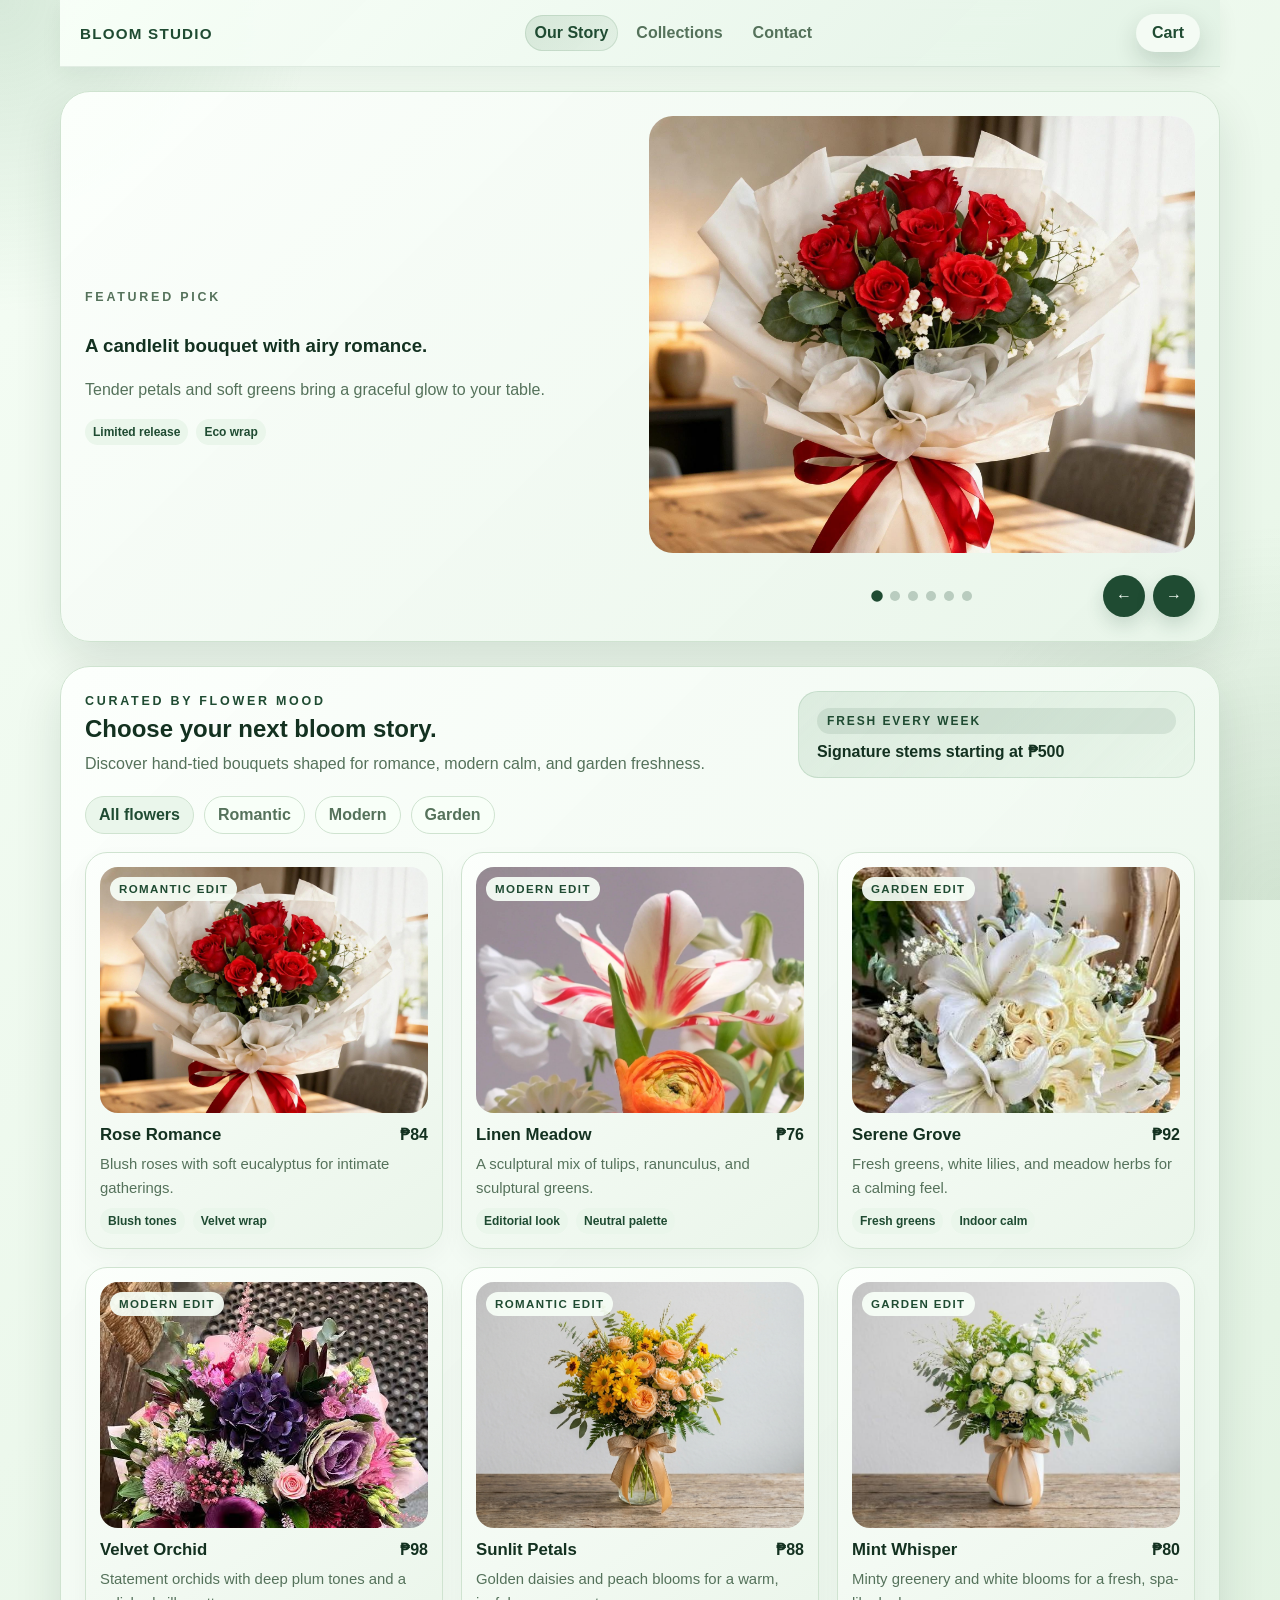
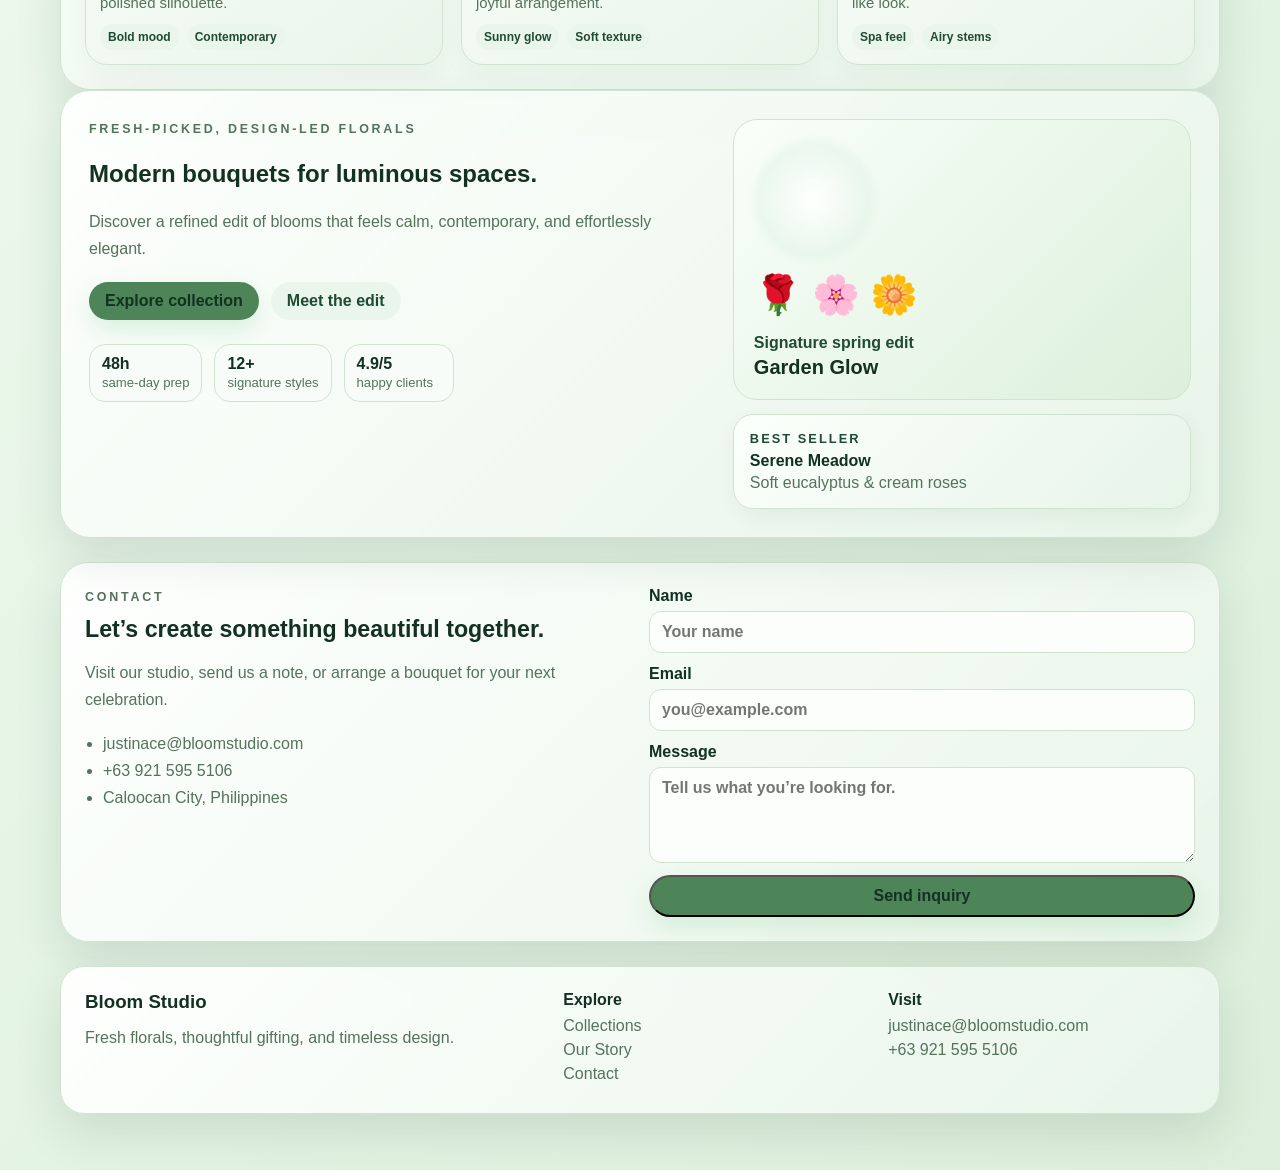
==== index.html @ 30157ae1 "upload newest file" ====
<!DOCTYPE html>
<html lang="en">
  <head>
    <meta charset="UTF-8" />
    <meta name="viewport" content="width=device-width, initial-scale=1.0" />
    <title>Bloom Studio</title>
    <link rel="stylesheet" href="assets/css/base.css" />
    <link rel="stylesheet" href="assets/css/layout.css" />
    <link rel="stylesheet" href="assets/css/components.css" />
    <link rel="stylesheet" href="assets/css/cart.css" />
    <link rel="stylesheet" href="assets/css/responsive.css" />
  </head>
  <body>
    <div class="page-bg"></div>
    <div class="site-shell">
      <header class="topbar">
        <div class="topbar-inner">
          <a class="brand" href="#">Bloom Studio</a>
          <nav class="nav-links">
            <a class="nav-link" href="#ourstory" data-section="ourstory">Our Story</a>
            <a class="nav-link" href="#collections" data-section="collections">Collections</a>
            <a class="nav-link" href="#contact" data-section="contact">Contact</a>
          </nav>
          <a class="topbar-cta" href="cart.html">Cart</a>
        </div>
      </header>

      <section class="showcase" id="ourstory">
        <div class="showcase-card">
          <div class="showcase-copy">
            <p class="eyebrow">Featured pick</p>
            <h3 id="carouselTitle">Rose Romance</h3>
            <p id="carouselDescription">
              A blush-toned bouquet that feels romantic, airy, and quietly luxurious.
            </p>
            <div class="tag-row" id="carouselTags"></div>
          </div>
          <div class="showcase-visual">
            <div class="showcase-art" id="showcaseArt"></div>
            <div class="showcase-controls">
              <div class="showcase-dots" id="showcaseDots" aria-label="Showcase navigation"></div>
              <div class="showcase-nav-buttons">
                <button class="nav-btn" id="prevBtn" aria-label="Previous bouquet">←</button>
                <button class="nav-btn" id="nextBtn" aria-label="Next bouquet">→</button>
              </div>
            </div>
          </div>
        </div>
      </section>

      <section class="collections" id="collections">
        <div class="collection-header">
          <div class="collection-copy">
            <p class="eyebrow">Curated by flower mood</p>
            <h2>Choose your next bloom story.</h2>
            <p class="section-lead">
              Discover hand-tied bouquets shaped for romance, modern calm, and garden freshness.
            </p>
          </div>
          <div class="collection-highlight">
            <span class="highlight-pill">Fresh every week</span>
            <strong>Signature stems starting at ₱500</strong>
          </div>
        </div>

        <div class="filter-row">
          <div class="filter-tabs" role="tablist" aria-label="Flower categories"></div>
        </div>

        <div class="catalog-grid" id="productGrid"></div>
      </section>

      <section class="hero">
        <div class="hero-copy">
          <p class="eyebrow">Fresh-picked, design-led florals</p>
          <h1>Modern bouquets for luminous spaces.</h1>
          <p>
            Discover a refined edit of blooms that feels calm, contemporary, and effortlessly elegant.
          </p>
          <div class="hero-actions">
            <a class="btn btn-primary" href="#collections">Explore collection</a>
            <a class="btn btn-secondary" href="#ourstory">Meet the edit</a>
          </div>
          <div class="metrics">
            <div>
              <strong>48h</strong>
              <span>same-day prep</span>
            </div>
            <div>
              <strong>12+</strong>
              <span>signature styles</span>
            </div>
            <div>
              <strong>4.9/5</strong>
              <span>happy clients</span>
            </div>
          </div>
        </div>

        <div class="hero-visual">
          <div class="visual-card">
            <div class="visual-orb"></div>
            <div class="flower-stack">
              <span>🌹</span>
              <span>🌸</span>
              <span>🌼</span>
            </div>
            <div class="visual-caption">
              <p>Signature spring edit</p>
              <h3>Garden Glow</h3>
            </div>
          </div>
          <div class="mini-card">
            <p>Best seller</p>
            <strong>Serene Meadow</strong>
            <span>Soft eucalyptus & cream roses</span>
          </div>
        </div>
      </section>

      <section class="contact-section" id="contact">
        <div class="contact-card">
          <div class="contact-copy">
            <p class="eyebrow">Contact</p>
            <h2>Let’s create something beautiful together.</h2>
            <p>
              Visit our studio, send us a note, or arrange a bouquet for your next celebration.
            </p>
            <ul>
              <li>justinace@bloomstudio.com</li>
              <li>+63 921 595 5106</li>
              <li>Caloocan City, Philippines</li>
            </ul>
          </div>
          <form class="contact-form">
            <label>
              Name
              <input type="text" placeholder="Your name" />
            </label>
            <label>
              Email
              <input type="email" placeholder="you@example.com" />
            </label>
            <label>
              Message
              <textarea rows="4" placeholder="Tell us what you’re looking for."></textarea>
            </label>
            <button class="btn btn-primary" type="submit">Send inquiry</button>
          </form>
        </div>
      </section>

      <footer class="site-footer">
        <div>
          <h3>Bloom Studio</h3>
          <p>Fresh florals, thoughtful gifting, and timeless design.</p>
        </div>
        <div>
          <h4>Explore</h4>
          <a href="#collections">Collections</a>
          <a href="#ourstory">Our Story</a>
          <a href="#contact">Contact</a>
        </div>
        <div>
          <h4>Visit</h4>
          <a href="mailto:justinace@bloomstudio.com">justinace@bloomstudio.com</a>
          <a href="tel:+639215955106">+63 921 595 5106</a>
        </div>
      </footer>
    </div>

    <script src="assets/script.js"></script>
  </body>
</html>
---- assets/css/base.css ----
:root {
  --accent: #4d8458;
  --accent-dark: #1f4b32;
  --accent-soft: #eaf6eb;
  --ink: #133120;
  --muted: #55725b;
  --border: #cfe3d0;
  --white: #f7fdf8;
  --shadow: 0 18px 48px rgba(20, 53, 34, 0.12);
}

* {
  box-sizing: border-box;
}

body {
  margin: 0;
  font-family: "Inter", "Segoe UI", Roboto, sans-serif;
  color: var(--ink);
  background: linear-gradient(135deg, #f5fdf5 0%, #dcefdc 100%);
  min-height: 100vh;
}

img {
  max-width: 100%;
  display: block;
}

button,
a {
  font: inherit;
}

.page-bg {
  position: fixed;
  inset: 0;
  pointer-events: none;
  background:
    radial-gradient(circle at top left, rgba(95, 156, 109, 0.2), transparent 20%),
    radial-gradient(circle at bottom right, rgba(96, 135, 98, 0.16), transparent 24%);
}

.eyebrow {
  margin: 0 0 8px;
  display: inline-block;
  font-size: 0.78rem;
  font-weight: 800;
  letter-spacing: 0.22em;
  text-transform: uppercase;
  color: var(--accent-dark);
}

.brand {
  color: var(--accent-dark);
  text-decoration: none;
  font-weight: 800;
  letter-spacing: 0.08em;
  text-transform: uppercase;
  font-size: 0.95rem;
}

.nav-link,
.text-link {
  color: var(--muted);
  text-decoration: none;
  font-weight: 600;
  transition: color 180ms ease, background-color 180ms ease, transform 180ms ease;
}

.nav-link.active {
  color: var(--accent-dark);
  background: linear-gradient(135deg, rgba(77, 132, 88, 0.16), rgba(77, 132, 88, 0.08));
  border-radius: 999px;
  padding: 6px 10px;
  box-shadow: inset 0 0 0 1px rgba(77, 132, 88, 0.16);
}
---- assets/css/layout.css ----
.site-shell {
  position: relative;
  max-width: 1200px;
  margin: 0 auto;
  padding: 0 20px 56px;
}

.topbar {
  position: sticky;
  top: 0;
  z-index: 1000;
  margin: 0 0 24px;
  padding: 14px 0;
  background: linear-gradient(135deg, rgba(248, 255, 248, 0.95), rgba(226, 242, 229, 0.94));
  backdrop-filter: blur(14px);
  border-bottom: 1px solid rgba(33, 77, 53, 0.1);
  box-shadow: 0 8px 20px rgba(20, 49, 32, 0.06);
}

.topbar-inner {
  max-width: 1200px;
  margin: 0 auto;
  padding: 0 20px;
  display: flex;
  align-items: center;
  justify-content: space-between;
  gap: 16px;
  flex-wrap: wrap;
}

.nav-links {
  display: flex;
  gap: 6px;
  flex-wrap: wrap;
  justify-content: center;
  flex: 1 1 0;
  margin: 0 auto;
}

.nav-link {
  display: inline-flex;
  align-items: center;
  justify-content: center;
  min-height: 36px;
  padding: 6px 12px;
  border-radius: 999px;
}

.topbar-cta {
  display: inline-flex;
  align-items: center;
  justify-content: center;
  padding: 8px 14px;
  border-radius: 999px;
  text-decoration: none;
  font-weight: 700;
  background: linear-gradient(135deg, var(--accent-dark), #2f6b43);
  color: #f8fff8;
  box-shadow: 0 10px 20px rgba(33, 77, 53, 0.14);
}

.hero {
  display: grid;
  grid-template-columns: 1.15fr 0.85fr;
  gap: 24px;
  padding: 28px;
  background: linear-gradient(135deg, rgba(253, 255, 253, 0.96), rgba(231, 244, 232, 0.98));
  border: 1px solid var(--border);
  border-radius: 30px;
  box-shadow: var(--shadow);
  backdrop-filter: blur(10px);
}

.hero-copy p {
  margin: 0;
  color: var(--muted);
  line-height: 1.7;
}

.hero-actions {
  display: flex;
  flex-wrap: wrap;
  gap: 12px;
  margin: 20px 0 24px;
}

.metrics {
  display: flex;
  flex-wrap: wrap;
  gap: 12px;
}

.metrics div {
  padding: 10px 12px;
  border-radius: 16px;
  background: #f8fcf8;
  border: 1px solid var(--border);
  min-width: 110px;
}

.metrics strong {
  display: block;
  font-size: 1rem;
}

.metrics span {
  font-size: 0.82rem;
  color: var(--muted);
}

.hero-visual {
  display: grid;
  gap: 14px;
}

.visual-card {
  padding: 20px;
  border-radius: 24px;
  background: linear-gradient(135deg, #f9fff9 0%, #dcefdc 100%);
  border: 1px solid var(--border);
  min-height: 280px;
  display: flex;
  flex-direction: column;
  justify-content: space-between;
  overflow: hidden;
}

.visual-orb {
  width: 120px;
  height: 120px;
  border-radius: 50%;
  background: radial-gradient(circle, rgba(255,255,255,0.95), rgba(143,207,159,0.2));
  filter: blur(3px);
  margin-bottom: 12px;
}

.flower-stack {
  display: flex;
  gap: 10px;
  font-size: 2.4rem;
  align-items: center;
}

.visual-caption {
  padding-top: 16px;
}

.visual-caption p {
  margin: 0;
  color: var(--accent-dark);
  font-weight: 700;
}

.visual-caption h3 {
  margin: 4px 0 0;
  font-size: 1.25rem;
}

.mini-card {
  padding: 16px;
  border-radius: 20px;
  background: linear-gradient(135deg, #fbfffb 0%, #e7f4e8 100%);
  border: 1px solid var(--border);
  box-shadow: 0 8px 20px rgba(18, 51, 33, 0.05);
}

.mini-card p {
  margin: 0 0 6px;
  color: var(--accent-dark);
  font-weight: 700;
  font-size: 0.8rem;
  text-transform: uppercase;
  letter-spacing: 0.16em;
}

.mini-card strong {
  display: block;
  margin-bottom: 4px;
}

.mini-card span {
  color: var(--muted);
}

.collections,
.showcase,
.contact-section {
  scroll-margin-top: 90px;
}

.collections,
.showcase {
  margin-top: 24px;
  padding: 24px;
  background: linear-gradient(135deg, rgba(252, 255, 252, 0.96), rgba(232, 245, 233, 0.98));
  border: 1px solid var(--border);
  border-radius: 30px;
  box-shadow: var(--shadow);
}

.collection-header {
  display: grid;
  grid-template-columns: 1.4fr 0.8fr;
  gap: 18px;
  align-items: center;
  margin-bottom: 18px;
}

.collection-copy h2 {
  margin: 0 0 8px;
  line-height: 1.08;
  font-size: 1.5rem;
}

.section-lead {
  margin: 0;
  color: var(--muted);
  line-height: 1.7;
}

.collection-highlight {
  padding: 16px 18px;
  border-radius: 20px;
  background: linear-gradient(135deg, rgba(95, 156, 109, 0.16), rgba(232, 245, 233, 0.94));
  border: 1px solid rgba(95, 156, 109, 0.2);
  display: grid;
  gap: 8px;
}

.highlight-pill {
  display: inline-flex;
  align-self: flex-start;
  padding: 6px 10px;
  border-radius: 999px;
  background: rgba(33, 77, 53, 0.1);
  color: var(--accent-dark);
  font-size: 0.75rem;
  font-weight: 700;
  text-transform: uppercase;
  letter-spacing: 0.16em;
}

.collection-highlight strong {
  font-size: 1rem;
  color: var(--ink);
}

.filter-row {
  margin-bottom: 18px;
}

.filter-tabs {
  display: flex;
  flex-wrap: wrap;
  gap: 10px;
}

.catalog-grid {
  display: grid;
  grid-template-columns: repeat(3, minmax(0, 1fr));
  gap: 18px;
}

.showcase-card {
  display: grid;
  grid-template-columns: 1fr 1fr;
  gap: 18px;
  align-items: center;
}

.showcase-copy p {
  color: var(--muted);
  line-height: 1.7;
}

.tag-row {
  display: flex;
  flex-wrap: wrap;
  gap: 8px;
  margin-top: 12px;
}

.showcase-visual {
  display: grid;
  gap: 12px;
}

.showcase-art {
  min-height: 340px;
  max-height: 460px;
  aspect-ratio: 5 / 4;
  border-radius: 24px;
  display: grid;
  place-items: center;
  overflow: hidden;
  background: var(--accent-soft);
  box-shadow: inset 0 1px 0 rgba(255, 255, 255, 0.7);
}

.showcase-art img {
  width: 100%;
  height: 100%;
  object-fit: cover;
  object-position: center;
  transform: scale(1.02);
}

.showcase-controls {
  display: flex;
  justify-content: center;
  align-items: center;
  gap: 12px;
  margin-top: 10px;
  position: relative;
}

.showcase-dots {
  position: absolute;
  left: 50%;
  transform: translateX(-50%);
}

.showcase-nav-buttons {
  display: flex;
  gap: 8px;
  margin-left: auto;
}

.contact-section {
  margin-top: 24px;
}

.contact-card {
  display: grid;
  grid-template-columns: 1fr 1fr;
  gap: 18px;
  padding: 24px;
  border-radius: 28px;
  background: linear-gradient(135deg, rgba(255, 255, 255, 0.96), rgba(232, 245, 233, 0.98));
  border: 1px solid var(--border);
  box-shadow: var(--shadow);
}

.site-footer {
  margin-top: 24px;
  padding: 24px;
  border-radius: 24px;
  background: linear-gradient(135deg, rgba(255, 255, 255, 0.96), rgba(232, 245, 233, 0.98));
  border: 1px solid var(--border);
  box-shadow: var(--shadow);
  display: grid;
  grid-template-columns: 1.2fr 0.8fr 0.8fr;
  gap: 18px;
}
---- assets/css/components.css ----
.topbar-cta,
.btn {
  display: inline-flex;
  align-items: center;
  justify-content: center;
  padding: 10px 16px;
  border-radius: 999px;
  text-decoration: none;
  font-weight: 700;
  transition: transform 180ms ease, box-shadow 180ms ease;
}

.topbar-cta {
  background: #f4fbf4;
  color: var(--accent-dark);
  box-shadow: 0 10px 24px rgba(8, 35, 21, 0.16);
}

.btn:hover,
.topbar-cta:hover {
  transform: translateY(-1px);
}

.btn-primary {
  background: var(--accent);
  color: var(--ink);
  box-shadow: 0 10px 24px rgba(143, 207, 159, 0.3);
}

.btn-secondary {
  background: var(--accent-soft);
  color: var(--accent-dark);
}

.filter-chip {
  border: 1px solid var(--border);
  background: #f8fff8;
  color: var(--muted);
  border-radius: 999px;
  padding: 9px 13px;
  cursor: pointer;
  transition: all 180ms ease;
  font-weight: 700;
}

.filter-chip:hover {
  transform: translateY(-1px);
  border-color: rgba(95, 156, 109, 0.35);
}

.filter-chip.active,
.filter-chip[aria-pressed="true"] {
  background: var(--accent-soft);
  color: var(--accent-dark);
  border-color: var(--border);
  box-shadow: none;
}

.product-card {
  display: grid;
  gap: 12px;
  padding: 14px;
  border-radius: 22px;
  background: linear-gradient(145deg, #fcfffc 0%, #eaf5ea 100%);
  border: 1px solid var(--border);
  transition: transform 180ms ease, box-shadow 180ms ease;
  box-shadow: 0 10px 24px rgba(18, 51, 33, 0.04);
}

.product-card:hover {
  transform: translateY(-3px);
  box-shadow: 0 16px 30px rgba(18, 51, 33, 0.08);
}

.product-art {
  position: relative;
  display: grid;
  place-items: center;
  width: 100%;
  aspect-ratio: 4 / 3;
  min-height: 180px;
  border-radius: 18px;
  overflow: hidden;
  background: var(--accent-soft);
}

.product-art img {
  width: 100%;
  height: 100%;
  object-fit: cover;
  display: block;
}

.product-badge {
  position: absolute;
  top: 10px;
  left: 10px;
  display: inline-flex;
  align-items: center;
  gap: 6px;
  border-radius: 999px;
  padding: 6px 9px;
  background: rgba(248, 255, 248, 0.92);
  color: var(--accent-dark);
  font-size: 0.72rem;
  font-weight: 700;
  text-transform: uppercase;
  letter-spacing: 0.12em;
}

.product-body {
  display: grid;
  gap: 8px;
}

.product-heading {
  display: flex;
  justify-content: space-between;
  align-items: start;
  gap: 8px;
}

.product-card h3 {
  margin: 0;
  font-size: 1.05rem;
}

.product-card p {
  margin: 0;
  color: var(--muted);
  line-height: 1.6;
  font-size: 0.93rem;
}

.product-meta {
  display: flex;
  flex-wrap: wrap;
  gap: 8px;
}

.product-meta span,
.tag-row span {
  padding: 6px 8px;
  border-radius: 999px;
  background: var(--accent-soft);
  color: var(--accent-dark);
  font-size: 0.75rem;
  font-weight: 700;
}

.tag-row {
  display: flex;
  flex-wrap: wrap;
  gap: 8px;
  margin-top: 12px;
}

.product-price {
  font-weight: 800;
  color: var(--ink);
  white-space: nowrap;
}

.nav-btn {
  width: 42px;
  height: 42px;
  border: 0;
  border-radius: 50%;
  background: var(--accent-dark);
  color: #f8fff8;
  cursor: pointer;
  font-size: 1rem;
  box-shadow: 0 8px 18px rgba(33, 77, 53, 0.18);
}

.showcase-dots {
  display: flex;
  gap: 8px;
  align-items: center;
}

.showcase-dot {
  width: 10px;
  height: 10px;
  border: 0;
  border-radius: 50%;
  background: rgba(33, 77, 53, 0.25);
  cursor: pointer;
  padding: 0;
}

.showcase-dot.active {
  background: var(--accent-dark);
  transform: scale(1.15);
}

.contact-copy h2 {
  margin: 0 0 8px;
  font-size: 1.45rem;
}

.contact-copy p,
.contact-copy li {
  color: var(--muted);
  line-height: 1.7;
}

.contact-copy ul {
  padding-left: 18px;
  margin: 12px 0 0;
}

.contact-form {
  display: grid;
  gap: 12px;
}

.contact-form label {
  display: grid;
  gap: 6px;
  font-weight: 600;
  color: var(--ink);
}

.contact-form input,
.contact-form textarea {
  border: 1px solid var(--border);
  border-radius: 12px;
  padding: 11px 12px;
  font: inherit;
  color: var(--ink);
  background: #fcfefc;
}

.contact-form textarea {
  resize: vertical;
}

.site-footer h3,
.site-footer h4 {
  margin: 0 0 8px;
}

.site-footer p,
.site-footer a {
  color: var(--muted);
  text-decoration: none;
  display: block;
  margin-bottom: 6px;
}

.site-footer a:hover {
  color: var(--accent-dark);
}
---- assets/css/cart.css ----
.checkout-shell {
  display: grid;
  grid-template-columns: 1.1fr 0.9fr;
  gap: 20px;
}

.cart-panel,
.checkout-panel {
  background: rgba(255, 255, 255, 0.95);
  border: 1px solid var(--border);
  border-radius: 24px;
  padding: 20px;
  box-shadow: var(--shadow);
}

.section-heading.compact {
  margin-bottom: 14px;
}

.cart-item {
  display: grid;
  grid-template-columns: 60px 1fr auto;
  gap: 12px;
  align-items: center;
  padding: 12px 0;
  border-bottom: 1px solid var(--border);
}

.cart-item:last-of-type {
  border-bottom: 0;
}

.cart-item-visual {
  display: grid;
  place-items: center;
  width: 56px;
  height: 56px;
  border-radius: 16px;
  background: var(--accent-soft);
  font-size: 1.5rem;
}

.cart-item-info h3 {
  margin: 0 0 4px;
  font-size: 1rem;
}

.cart-item-info p,
.cart-item-info span {
  margin: 0;
  color: var(--muted);
  font-size: 0.9rem;
}

.cart-item-price {
  font-weight: 800;
  color: var(--ink);
}

.summary-box {
  margin-top: 16px;
  padding: 14px;
  border-radius: 18px;
  background: linear-gradient(135deg, #f7fcf7 0%, #edf8ee 100%);
  border: 1px solid var(--border);
}

.summary-box div {
  display: flex;
  justify-content: space-between;
  margin-bottom: 8px;
  color: var(--muted);
}

.summary-box .total-row {
  margin-top: 10px;
  padding-top: 10px;
  border-top: 1px solid var(--border);
  color: var(--ink);
  font-weight: 800;
}

.checkout-form {
  display: grid;
  gap: 12px;
}

.checkout-form label {
  display: grid;
  gap: 6px;
  color: var(--ink);
  font-weight: 600;
}

.checkout-form input,
.checkout-form textarea {
  border: 1px solid var(--border);
  border-radius: 12px;
  padding: 11px 12px;
  font: inherit;
  color: var(--ink);
  background: #fcfefc;
}

.checkout-form textarea {
  resize: vertical;
}
---- assets/css/responsive.css ----
@media (max-width: 900px) {
  .hero,
  .showcase-card,
  .collection-header {
    grid-template-columns: 1fr;
  }

  .catalog-grid {
    grid-template-columns: repeat(2, minmax(0, 1fr));
  }
}

@media (max-width: 640px) {
  .site-shell {
    padding: 16px 14px 40px;
  }

  .topbar,
  .section-heading {
    flex-direction: column;
    align-items: flex-start;
  }

  .topbar-actions {
    margin-left: 0;
    width: 100%;
  }

  .topbar-actions .topbar-cta {
    flex: 1 1 0;
  }

  .nav-links {
    gap: 12px;
    flex-wrap: wrap;
    width: 100%;
  }

  .hero,
  .collections,
  .showcase,
  .cart-panel,
  .checkout-panel,
  .contact-card {
    padding: 18px;
  }

  .catalog-grid,
  .checkout-shell,
  .contact-card,
  .site-footer {
    grid-template-columns: 1fr;
  }

  .collection-highlight {
    padding: 14px;
  }

  .cart-item {
    grid-template-columns: 1fr;
    align-items: start;
  }
}
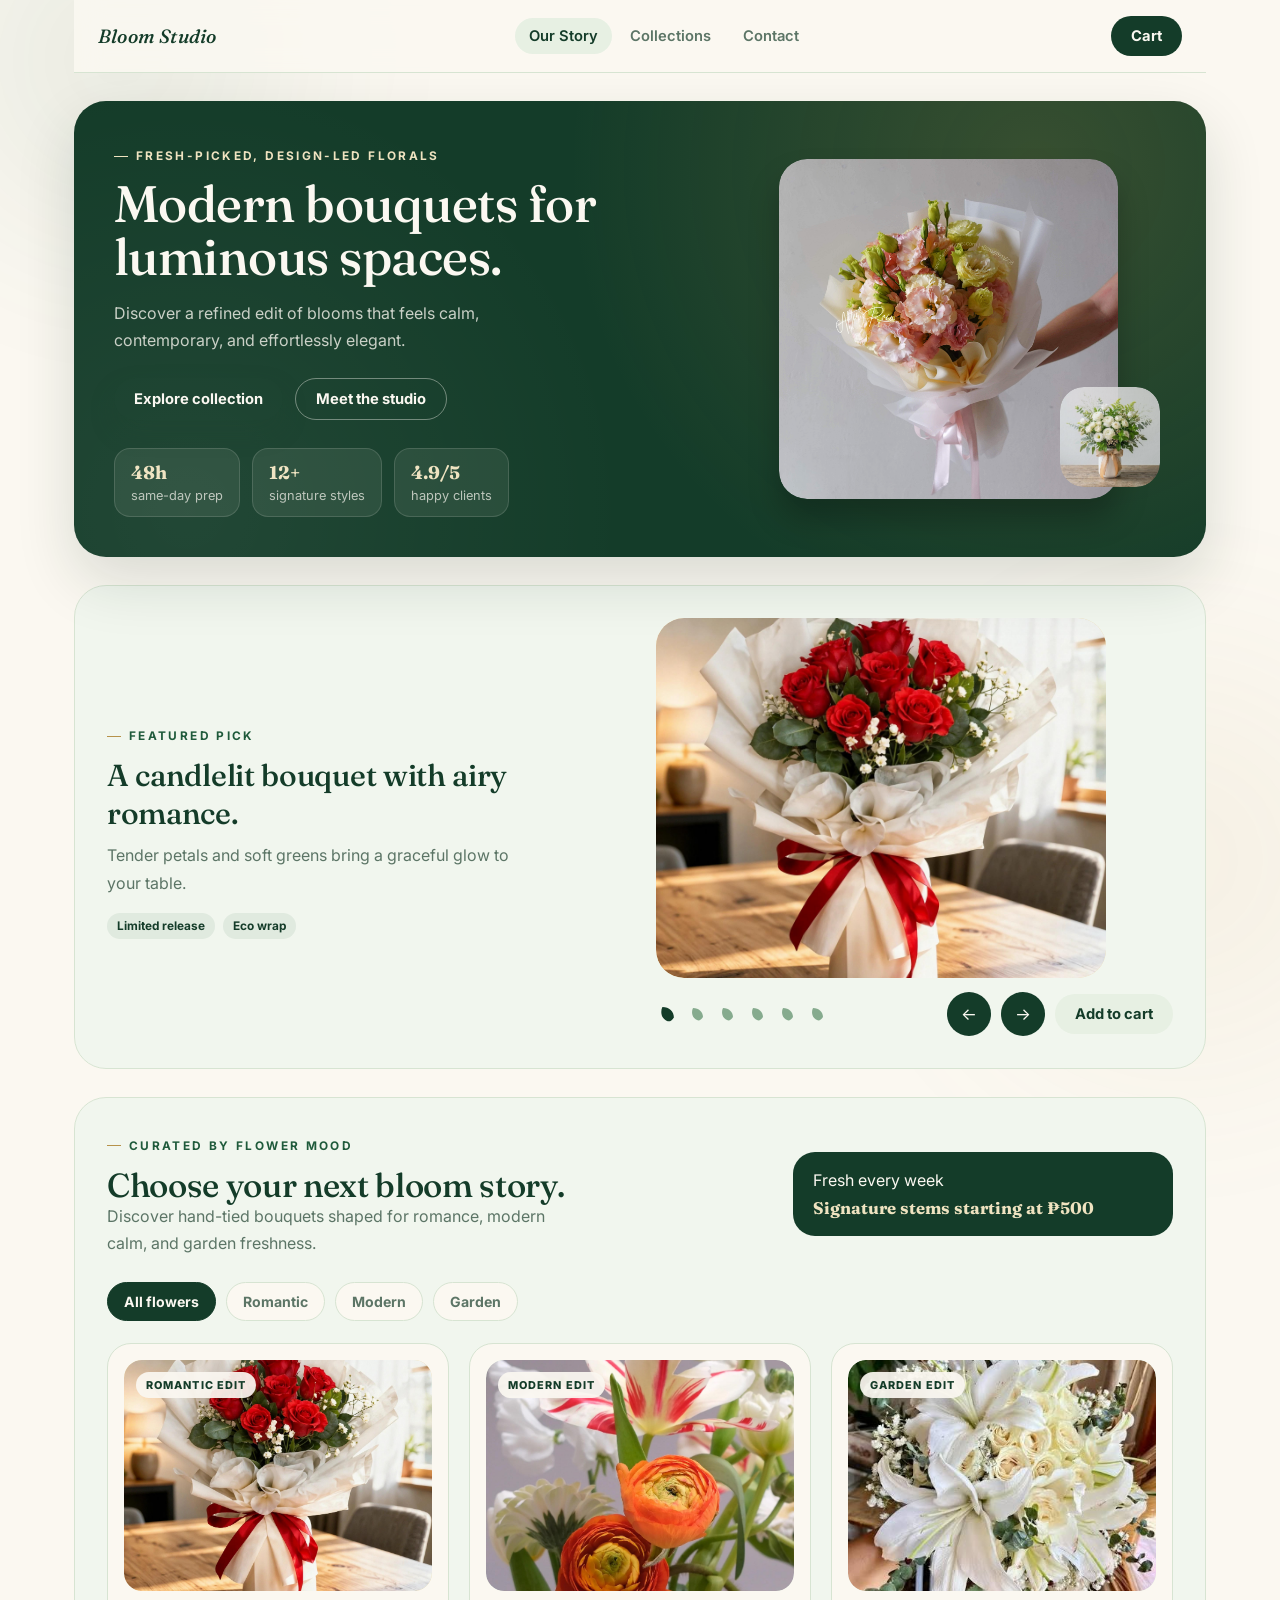
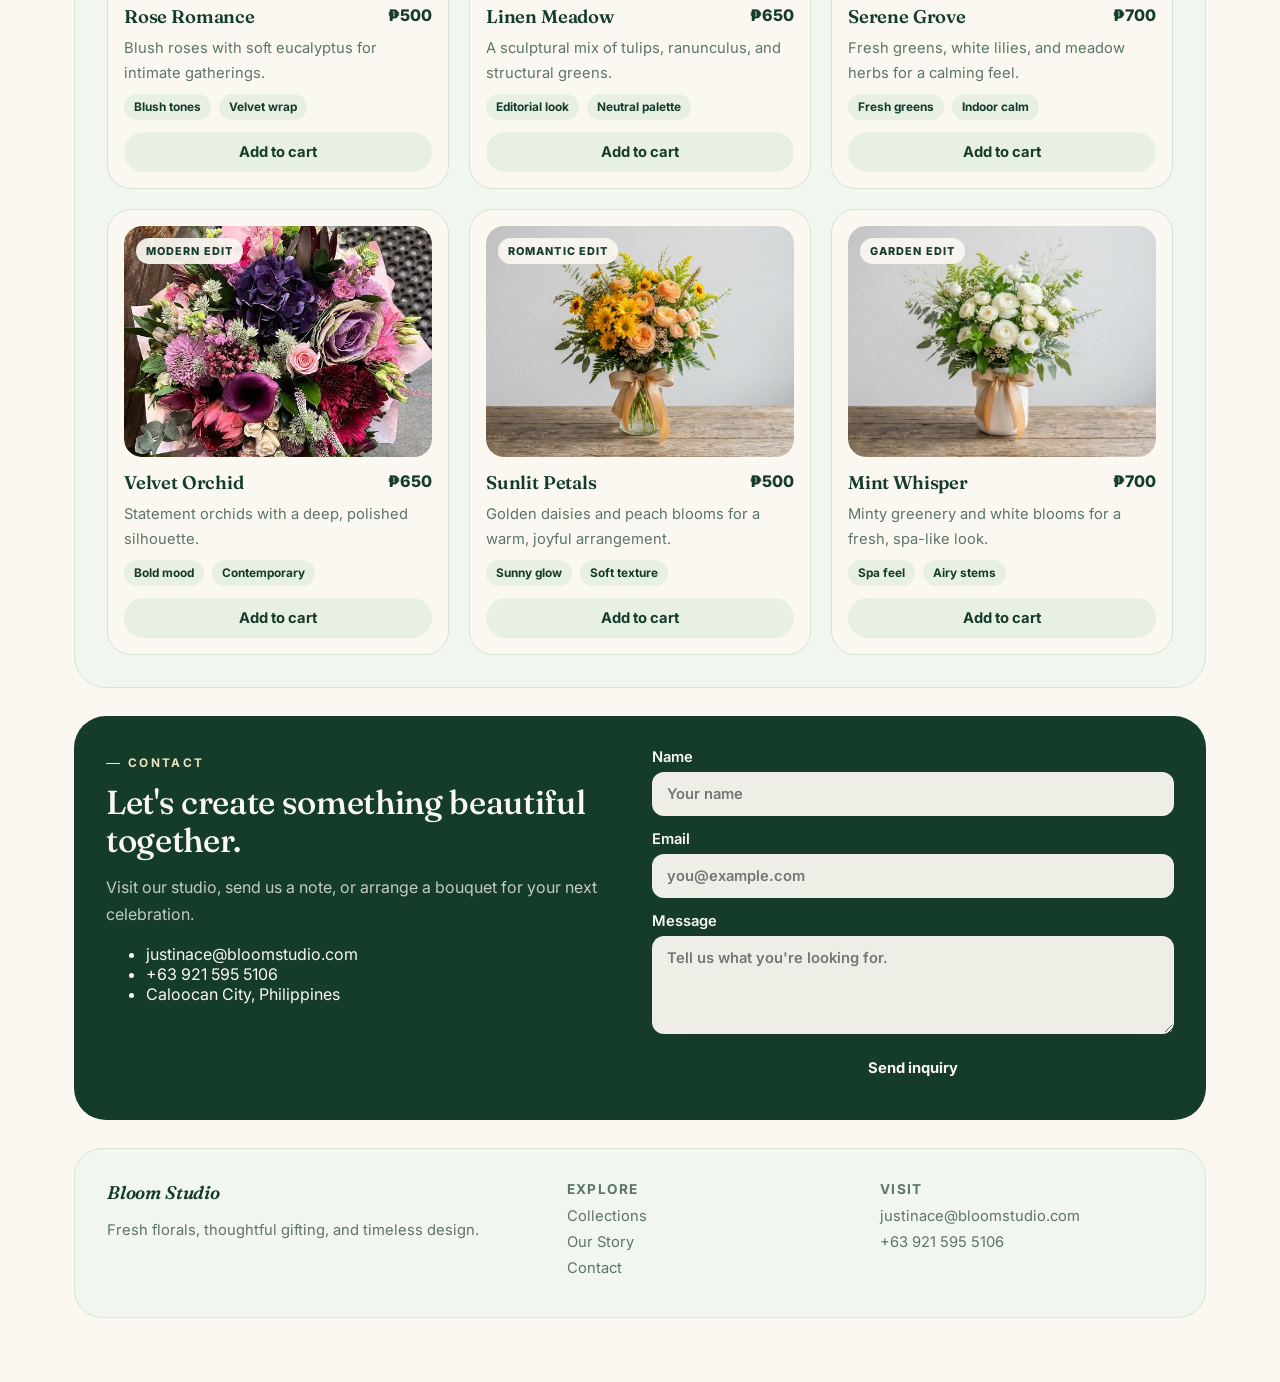
==== commit daa5b7ca: "change visuals, add addtocart function" ====
--- a/index.html
+++ b/index.html
@@ -1,174 +1,165 @@
-<!DOCTYPE html>
-<html lang="en">
-  <head>
-    <meta charset="UTF-8" />
-    <meta name="viewport" content="width=device-width, initial-scale=1.0" />
-    <title>Bloom Studio</title>
-    <link rel="stylesheet" href="assets/css/base.css" />
-    <link rel="stylesheet" href="assets/css/layout.css" />
-    <link rel="stylesheet" href="assets/css/components.css" />
-    <link rel="stylesheet" href="assets/css/cart.css" />
-    <link rel="stylesheet" href="assets/css/responsive.css" />
-  </head>
-  <body>
-    <div class="page-bg"></div>
-    <div class="site-shell">
-      <header class="topbar">
-        <div class="topbar-inner">
-          <a class="brand" href="#">Bloom Studio</a>
-          <nav class="nav-links">
-            <a class="nav-link" href="#ourstory" data-section="ourstory">Our Story</a>
-            <a class="nav-link" href="#collections" data-section="collections">Collections</a>
-            <a class="nav-link" href="#contact" data-section="contact">Contact</a>
-          </nav>
-          <a class="topbar-cta" href="cart.html">Cart</a>
-        </div>
-      </header>
-
-      <section class="showcase" id="ourstory">
-        <div class="showcase-card">
-          <div class="showcase-copy">
-            <p class="eyebrow">Featured pick</p>
-            <h3 id="carouselTitle">Rose Romance</h3>
-            <p id="carouselDescription">
-              A blush-toned bouquet that feels romantic, airy, and quietly luxurious.
-            </p>
-            <div class="tag-row" id="carouselTags"></div>
-          </div>
-          <div class="showcase-visual">
-            <div class="showcase-art" id="showcaseArt"></div>
-            <div class="showcase-controls">
-              <div class="showcase-dots" id="showcaseDots" aria-label="Showcase navigation"></div>
-              <div class="showcase-nav-buttons">
-                <button class="nav-btn" id="prevBtn" aria-label="Previous bouquet">←</button>
-                <button class="nav-btn" id="nextBtn" aria-label="Next bouquet">→</button>
-              </div>
-            </div>
-          </div>
-        </div>
-      </section>
-
-      <section class="collections" id="collections">
-        <div class="collection-header">
-          <div class="collection-copy">
-            <p class="eyebrow">Curated by flower mood</p>
-            <h2>Choose your next bloom story.</h2>
-            <p class="section-lead">
-              Discover hand-tied bouquets shaped for romance, modern calm, and garden freshness.
-            </p>
-          </div>
-          <div class="collection-highlight">
-            <span class="highlight-pill">Fresh every week</span>
-            <strong>Signature stems starting at ₱500</strong>
-          </div>
-        </div>
-
-        <div class="filter-row">
-          <div class="filter-tabs" role="tablist" aria-label="Flower categories"></div>
-        </div>
-
-        <div class="catalog-grid" id="productGrid"></div>
-      </section>
-
-      <section class="hero">
-        <div class="hero-copy">
-          <p class="eyebrow">Fresh-picked, design-led florals</p>
-          <h1>Modern bouquets for luminous spaces.</h1>
-          <p>
-            Discover a refined edit of blooms that feels calm, contemporary, and effortlessly elegant.
-          </p>
-          <div class="hero-actions">
-            <a class="btn btn-primary" href="#collections">Explore collection</a>
-            <a class="btn btn-secondary" href="#ourstory">Meet the edit</a>
-          </div>
-          <div class="metrics">
-            <div>
-              <strong>48h</strong>
-              <span>same-day prep</span>
-            </div>
-            <div>
-              <strong>12+</strong>
-              <span>signature styles</span>
-            </div>
-            <div>
-              <strong>4.9/5</strong>
-              <span>happy clients</span>
-            </div>
-          </div>
-        </div>
-
-        <div class="hero-visual">
-          <div class="visual-card">
-            <div class="visual-orb"></div>
-            <div class="flower-stack">
-              <span>🌹</span>
-              <span>🌸</span>
-              <span>🌼</span>
-            </div>
-            <div class="visual-caption">
-              <p>Signature spring edit</p>
-              <h3>Garden Glow</h3>
-            </div>
-          </div>
-          <div class="mini-card">
-            <p>Best seller</p>
-            <strong>Serene Meadow</strong>
-            <span>Soft eucalyptus & cream roses</span>
-          </div>
-        </div>
-      </section>
-
-      <section class="contact-section" id="contact">
-        <div class="contact-card">
-          <div class="contact-copy">
-            <p class="eyebrow">Contact</p>
-            <h2>Let’s create something beautiful together.</h2>
-            <p>
-              Visit our studio, send us a note, or arrange a bouquet for your next celebration.
-            </p>
-            <ul>
-              <li>justinace@bloomstudio.com</li>
-              <li>+63 921 595 5106</li>
-              <li>Caloocan City, Philippines</li>
-            </ul>
-          </div>
-          <form class="contact-form">
-            <label>
-              Name
-              <input type="text" placeholder="Your name" />
-            </label>
-            <label>
-              Email
-              <input type="email" placeholder="you@example.com" />
-            </label>
-            <label>
-              Message
-              <textarea rows="4" placeholder="Tell us what you’re looking for."></textarea>
-            </label>
-            <button class="btn btn-primary" type="submit">Send inquiry</button>
-          </form>
-        </div>
-      </section>
-
-      <footer class="site-footer">
-        <div>
-          <h3>Bloom Studio</h3>
-          <p>Fresh florals, thoughtful gifting, and timeless design.</p>
-        </div>
-        <div>
-          <h4>Explore</h4>
-          <a href="#collections">Collections</a>
-          <a href="#ourstory">Our Story</a>
-          <a href="#contact">Contact</a>
-        </div>
-        <div>
-          <h4>Visit</h4>
-          <a href="mailto:justinace@bloomstudio.com">justinace@bloomstudio.com</a>
-          <a href="tel:+639215955106">+63 921 595 5106</a>
-        </div>
-      </footer>
-    </div>
-
-    <script src="assets/script.js"></script>
-  </body>
-</html>
+<!DOCTYPE html>
+<html lang="en">
+  <head>
+    <meta charset="UTF-8" />
+    <meta name="viewport" content="width=device-width, initial-scale=1.0" />
+    <title>Bloom Studio</title>
+    <meta name="description" content="Hand-tied bouquets for romance, modern calm, and garden freshness." />
+    <link rel="stylesheet" href="assets/css/base.css" />
+    <link rel="stylesheet" href="assets/css/layout.css" />
+    <link rel="stylesheet" href="assets/css/components.css" />
+    <link rel="stylesheet" href="assets/css/cart.css" />
+    <link rel="stylesheet" href="assets/css/responsive.css" />
+  </head>
+  <body data-page="shop">
+    <div class="page-bg"></div>
+    <div class="site-shell">
+      <header class="topbar">
+        <div class="topbar-inner">
+          <a class="brand" href="#">Bloom Studio</a>
+          <nav class="nav-links">
+            <a class="nav-link" href="#ourstory" data-section="ourstory">Our Story</a>
+            <a class="nav-link" href="#collections" data-section="collections">Collections</a>
+            <a class="nav-link" href="#contact" data-section="contact">Contact</a>
+          </nav>
+          <a class="topbar-cta" id="cartBadge" href="cart.html">Cart</a>
+        </div>
+      </header>
+
+      <section class="hero" id="ourstory">
+        <div class="hero-copy">
+          <p class="eyebrow">Fresh-picked, design-led florals</p>
+          <h1>Modern bouquets for luminous spaces.</h1>
+          <p>
+            Discover a refined edit of blooms that feels calm, contemporary, and effortlessly elegant.
+          </p>
+          <div class="hero-actions">
+            <a class="btn btn-primary" href="#collections">Explore collection</a>
+            <a class="btn btn-secondary" href="#contact">Meet the studio</a>
+          </div>
+          <div class="metrics">
+            <div>
+              <strong>48h</strong>
+              <span>same-day prep</span>
+            </div>
+            <div>
+              <strong>12+</strong>
+              <span>signature styles</span>
+            </div>
+            <div>
+              <strong>4.9/5</strong>
+              <span>happy clients</span>
+            </div>
+          </div>
+        </div>
+
+        <div class="hero-visual">
+          <div class="hero-bloom" id="heroBloom"></div>
+          <div class="hero-sprig" id="heroSprig"></div>
+        </div>
+      </section>
+
+      <section class="showcase" id="showcase">
+        <div class="showcase-card">
+          <div class="showcase-copy">
+            <p class="eyebrow">Featured pick</p>
+            <h3 id="carouselTitle">Rose Romance</h3>
+            <p id="carouselDescription">
+              A blush-toned bouquet that feels romantic, airy, and quietly luxurious.
+            </p>
+            <div class="tag-row" id="carouselTags"></div>
+          </div>
+          <div class="showcase-visual">
+            <div class="showcase-art" id="showcaseArt"></div>
+            <div class="showcase-controls">
+              <div class="showcase-dots" id="showcaseDots" aria-label="Showcase navigation"></div>
+              <div class="showcase-actions">
+                <button class="nav-btn" id="prevBtn" aria-label="Previous bouquet">←</button>
+                <button class="nav-btn" id="nextBtn" aria-label="Next bouquet">→</button>
+                <button class="btn btn-ghost" id="showcaseAddBtn">Add to cart</button>
+              </div>
+            </div>
+          </div>
+        </div>
+      </section>
+
+      <section class="collections" id="collections">
+        <div class="collection-header">
+          <div class="collection-copy">
+            <p class="eyebrow">Curated by flower mood</p>
+            <h2>Choose your next bloom story.</h2>
+            <p class="section-lead">
+              Discover hand-tied bouquets shaped for romance, modern calm, and garden freshness.
+            </p>
+          </div>
+          <div class="collection-highlight">
+            <span class="highlight-pill">Fresh every week</span>
+            <strong>Signature stems starting at ₱500</strong>
+          </div>
+        </div>
+
+        <div class="filter-row">
+          <div class="filter-tabs" role="tablist" aria-label="Flower categories"></div>
+        </div>
+
+        <div class="catalog-grid" id="productGrid"></div>
+      </section>
+
+      <section class="contact-section" id="contact">
+        <div class="contact-card">
+          <div class="contact-copy">
+            <p class="eyebrow">Contact</p>
+            <h2>Let's create something beautiful together.</h2>
+            <p>
+              Visit our studio, send us a note, or arrange a bouquet for your next celebration.
+            </p>
+            <ul>
+              <li>justinace@bloomstudio.com</li>
+              <li>+63 921 595 5106</li>
+              <li>Caloocan City, Philippines</li>
+            </ul>
+          </div>
+          <form class="contact-form">
+            <label>
+              Name
+              <input type="text" placeholder="Your name" />
+            </label>
+            <label>
+              Email
+              <input type="email" placeholder="you@example.com" />
+            </label>
+            <label>
+              Message
+              <textarea rows="4" placeholder="Tell us what you're looking for."></textarea>
+            </label>
+            <button class="btn btn-primary" type="submit">Send inquiry</button>
+          </form>
+        </div>
+      </section>
+
+      <footer class="site-footer">
+        <div>
+          <h3>Bloom Studio</h3>
+          <p>Fresh florals, thoughtful gifting, and timeless design.</p>
+        </div>
+        <div>
+          <h4>Explore</h4>
+          <a href="#collections">Collections</a>
+          <a href="#ourstory">Our Story</a>
+          <a href="#contact">Contact</a>
+        </div>
+        <div>
+          <h4>Visit</h4>
+          <a href="mailto:justinace@bloomstudio.com">justinace@bloomstudio.com</a>
+          <a href="tel:+639215955106">+63 921 595 5106</a>
+        </div>
+      </footer>
+    </div>
+
+    <script src="assets/js/icons.js"></script>
+    <script src="assets/js/data.js"></script>
+    <script src="assets/js/cart-manager.js"></script>
+    <script src="assets/js/controllers.js"></script>
+    <script src="assets/js/app.js"></script>
+  </body>
+</html>
--- a/assets/css/base.css
+++ b/assets/css/base.css
@@ -1,76 +1,190 @@
-:root {
-  --accent: #4d8458;
-  --accent-dark: #1f4b32;
-  --accent-soft: #eaf6eb;
-  --ink: #133120;
-  --muted: #55725b;
-  --border: #cfe3d0;
-  --white: #f7fdf8;
-  --shadow: 0 18px 48px rgba(20, 53, 34, 0.12);
-}
-
-* {
-  box-sizing: border-box;
-}
-
-body {
-  margin: 0;
-  font-family: "Inter", "Segoe UI", Roboto, sans-serif;
-  color: var(--ink);
-  background: linear-gradient(135deg, #f5fdf5 0%, #dcefdc 100%);
-  min-height: 100vh;
-}
-
-img {
-  max-width: 100%;
-  display: block;
-}
-
-button,
-a {
-  font: inherit;
-}
-
-.page-bg {
-  position: fixed;
-  inset: 0;
-  pointer-events: none;
-  background:
-    radial-gradient(circle at top left, rgba(95, 156, 109, 0.2), transparent 20%),
-    radial-gradient(circle at bottom right, rgba(96, 135, 98, 0.16), transparent 24%);
-}
-
-.eyebrow {
-  margin: 0 0 8px;
-  display: inline-block;
-  font-size: 0.78rem;
-  font-weight: 800;
-  letter-spacing: 0.22em;
-  text-transform: uppercase;
-  color: var(--accent-dark);
-}
-
-.brand {
-  color: var(--accent-dark);
-  text-decoration: none;
-  font-weight: 800;
-  letter-spacing: 0.08em;
-  text-transform: uppercase;
-  font-size: 0.95rem;
-}
-
-.nav-link,
-.text-link {
-  color: var(--muted);
-  text-decoration: none;
-  font-weight: 600;
-  transition: color 180ms ease, background-color 180ms ease, transform 180ms ease;
-}
-
-.nav-link.active {
-  color: var(--accent-dark);
-  background: linear-gradient(135deg, rgba(77, 132, 88, 0.16), rgba(77, 132, 88, 0.08));
-  border-radius: 999px;
-  padding: 6px 10px;
-  box-shadow: inset 0 0 0 1px rgba(77, 132, 88, 0.16);
-}
+@import url("https://fonts.googleapis.com/css2?family=Fraunces:ital,opsz,wght@0,9..144,400;0,9..144,500;0,9..144,600;1,9..144,500&family=Inter:wght@400;500;600;700;800&display=swap");
+
+:root {
+  /* Palette — deep botanical greenhouse, warm gold accent (not terracotta) */
+  --ink: #0f2a1e;
+  --forest: #143c29;
+  --pine: #1f5a3b;
+  --moss: #4c7a5d;
+  --moss-light: #86ab8e;
+  --sage: #e7f0e3;
+  --sage-soft: #f1f6ee;
+  --linen: #fbf8f1;
+  --gold: #b6924a;
+  --gold-soft: #efe3c0;
+  --border: #d7e4d2;
+  --muted: #5c7566;
+  --shadow: 0 24px 60px rgba(15, 42, 30, 0.14);
+  --shadow-soft: 0 12px 30px rgba(15, 42, 30, 0.08);
+
+  --font-display: "Fraunces", "Iowan Old Style", serif;
+  --font-body: "Inter", "Segoe UI", sans-serif;
+}
+
+* {
+  box-sizing: border-box;
+}
+
+html {
+  scroll-behavior: smooth;
+}
+
+body {
+  margin: 0;
+  font-family: var(--font-body);
+  color: var(--ink);
+  background: var(--linen);
+  min-height: 100vh;
+  -webkit-font-smoothing: antialiased;
+}
+
+img,
+svg {
+  max-width: 100%;
+  display: block;
+}
+
+button,
+a,
+input,
+textarea {
+  font: inherit;
+}
+
+h1,
+h2,
+h3 {
+  font-family: var(--font-display);
+  color: var(--forest);
+  margin: 0;
+  letter-spacing: -0.01em;
+}
+
+h1 {
+  font-size: clamp(2.4rem, 4vw, 3.4rem);
+  line-height: 1.05;
+  font-weight: 500;
+}
+
+h2 {
+  font-size: clamp(1.6rem, 2.6vw, 2.1rem);
+  line-height: 1.12;
+  font-weight: 500;
+}
+
+h3 {
+  font-size: 1.15rem;
+  font-weight: 600;
+}
+
+p {
+  line-height: 1.7;
+  color: var(--muted);
+}
+
+/* Ambient page backdrop */
+.page-bg {
+  position: fixed;
+  inset: 0;
+  pointer-events: none;
+  z-index: -1;
+  background: var(--linen);
+}
+
+.page-bg::before,
+.page-bg::after {
+  content: "";
+  position: absolute;
+  border-radius: 50%;
+  filter: blur(60px);
+  opacity: 0.5;
+}
+
+.page-bg::before {
+  width: 560px;
+  height: 560px;
+  top: -220px;
+  left: -160px;
+  background: radial-gradient(circle, rgba(31, 90, 59, 0.18), transparent 70%);
+}
+
+.page-bg::after {
+  width: 640px;
+  height: 640px;
+  bottom: -280px;
+  right: -220px;
+  background: radial-gradient(circle, rgba(182, 146, 74, 0.16), transparent 70%);
+}
+
+.eyebrow {
+  margin: 0 0 10px;
+  display: inline-flex;
+  align-items: center;
+  gap: 8px;
+  font-size: 0.74rem;
+  font-weight: 700;
+  letter-spacing: 0.2em;
+  text-transform: uppercase;
+  color: var(--pine);
+}
+
+.eyebrow::before {
+  content: "";
+  width: 14px;
+  height: 1px;
+  background: var(--gold);
+  display: inline-block;
+}
+
+.brand {
+  color: var(--forest);
+  text-decoration: none;
+  font-family: var(--font-display);
+  font-weight: 500;
+  font-style: italic;
+  font-size: 1.2rem;
+  letter-spacing: 0.01em;
+}
+
+.nav-link,
+.text-link {
+  color: var(--muted);
+  text-decoration: none;
+  font-weight: 600;
+  font-size: 0.92rem;
+  transition: color 180ms ease, background-color 180ms ease;
+}
+
+.nav-link {
+  display: inline-flex;
+  align-items: center;
+  justify-content: center;
+  min-height: 36px;
+  padding: 6px 14px;
+  border-radius: 999px;
+}
+
+.nav-link.active {
+  color: var(--forest);
+  background: var(--sage);
+}
+
+/* Reduced motion */
+@media (prefers-reduced-motion: reduce) {
+  html {
+    scroll-behavior: auto;
+  }
+  * {
+    animation-duration: 0.001ms !important;
+    transition-duration: 0.001ms !important;
+  }
+}
+
+/* Focus visibility */
+a:focus-visible,
+button:focus-visible,
+input:focus-visible,
+textarea:focus-visible {
+  outline: 2px solid var(--pine);
+  outline-offset: 2px;
+}
--- a/assets/css/layout.css
+++ b/assets/css/layout.css
@@ -1,354 +1,317 @@
-.site-shell {
-  position: relative;
-  max-width: 1200px;
-  margin: 0 auto;
-  padding: 0 20px 56px;
-}
-
-.topbar {
-  position: sticky;
-  top: 0;
-  z-index: 1000;
-  margin: 0 0 24px;
-  padding: 14px 0;
-  background: linear-gradient(135deg, rgba(248, 255, 248, 0.95), rgba(226, 242, 229, 0.94));
-  backdrop-filter: blur(14px);
-  border-bottom: 1px solid rgba(33, 77, 53, 0.1);
-  box-shadow: 0 8px 20px rgba(20, 49, 32, 0.06);
-}
-
-.topbar-inner {
-  max-width: 1200px;
-  margin: 0 auto;
-  padding: 0 20px;
-  display: flex;
-  align-items: center;
-  justify-content: space-between;
-  gap: 16px;
-  flex-wrap: wrap;
-}
-
-.nav-links {
-  display: flex;
-  gap: 6px;
-  flex-wrap: wrap;
-  justify-content: center;
-  flex: 1 1 0;
-  margin: 0 auto;
-}
-
-.nav-link {
-  display: inline-flex;
-  align-items: center;
-  justify-content: center;
-  min-height: 36px;
-  padding: 6px 12px;
-  border-radius: 999px;
-}
-
-.topbar-cta {
-  display: inline-flex;
-  align-items: center;
-  justify-content: center;
-  padding: 8px 14px;
-  border-radius: 999px;
-  text-decoration: none;
-  font-weight: 700;
-  background: linear-gradient(135deg, var(--accent-dark), #2f6b43);
-  color: #f8fff8;
-  box-shadow: 0 10px 20px rgba(33, 77, 53, 0.14);
-}
-
-.hero {
-  display: grid;
-  grid-template-columns: 1.15fr 0.85fr;
-  gap: 24px;
-  padding: 28px;
-  background: linear-gradient(135deg, rgba(253, 255, 253, 0.96), rgba(231, 244, 232, 0.98));
-  border: 1px solid var(--border);
-  border-radius: 30px;
-  box-shadow: var(--shadow);
-  backdrop-filter: blur(10px);
-}
-
-.hero-copy p {
-  margin: 0;
-  color: var(--muted);
-  line-height: 1.7;
-}
-
-.hero-actions {
-  display: flex;
-  flex-wrap: wrap;
-  gap: 12px;
-  margin: 20px 0 24px;
-}
-
-.metrics {
-  display: flex;
-  flex-wrap: wrap;
-  gap: 12px;
-}
-
-.metrics div {
-  padding: 10px 12px;
-  border-radius: 16px;
-  background: #f8fcf8;
-  border: 1px solid var(--border);
-  min-width: 110px;
-}
-
-.metrics strong {
-  display: block;
-  font-size: 1rem;
-}
-
-.metrics span {
-  font-size: 0.82rem;
-  color: var(--muted);
-}
-
-.hero-visual {
-  display: grid;
-  gap: 14px;
-}
-
-.visual-card {
-  padding: 20px;
-  border-radius: 24px;
-  background: linear-gradient(135deg, #f9fff9 0%, #dcefdc 100%);
-  border: 1px solid var(--border);
-  min-height: 280px;
-  display: flex;
-  flex-direction: column;
-  justify-content: space-between;
-  overflow: hidden;
-}
-
-.visual-orb {
-  width: 120px;
-  height: 120px;
-  border-radius: 50%;
-  background: radial-gradient(circle, rgba(255,255,255,0.95), rgba(143,207,159,0.2));
-  filter: blur(3px);
-  margin-bottom: 12px;
-}
-
-.flower-stack {
-  display: flex;
-  gap: 10px;
-  font-size: 2.4rem;
-  align-items: center;
-}
-
-.visual-caption {
-  padding-top: 16px;
-}
-
-.visual-caption p {
-  margin: 0;
-  color: var(--accent-dark);
-  font-weight: 700;
-}
-
-.visual-caption h3 {
-  margin: 4px 0 0;
-  font-size: 1.25rem;
-}
-
-.mini-card {
-  padding: 16px;
-  border-radius: 20px;
-  background: linear-gradient(135deg, #fbfffb 0%, #e7f4e8 100%);
-  border: 1px solid var(--border);
-  box-shadow: 0 8px 20px rgba(18, 51, 33, 0.05);
-}
-
-.mini-card p {
-  margin: 0 0 6px;
-  color: var(--accent-dark);
-  font-weight: 700;
-  font-size: 0.8rem;
-  text-transform: uppercase;
-  letter-spacing: 0.16em;
-}
-
-.mini-card strong {
-  display: block;
-  margin-bottom: 4px;
-}
-
-.mini-card span {
-  color: var(--muted);
-}
-
-.collections,
-.showcase,
-.contact-section {
-  scroll-margin-top: 90px;
-}
-
-.collections,
-.showcase {
-  margin-top: 24px;
-  padding: 24px;
-  background: linear-gradient(135deg, rgba(252, 255, 252, 0.96), rgba(232, 245, 233, 0.98));
-  border: 1px solid var(--border);
-  border-radius: 30px;
-  box-shadow: var(--shadow);
-}
-
-.collection-header {
-  display: grid;
-  grid-template-columns: 1.4fr 0.8fr;
-  gap: 18px;
-  align-items: center;
-  margin-bottom: 18px;
-}
-
-.collection-copy h2 {
-  margin: 0 0 8px;
-  line-height: 1.08;
-  font-size: 1.5rem;
-}
-
-.section-lead {
-  margin: 0;
-  color: var(--muted);
-  line-height: 1.7;
-}
-
-.collection-highlight {
-  padding: 16px 18px;
-  border-radius: 20px;
-  background: linear-gradient(135deg, rgba(95, 156, 109, 0.16), rgba(232, 245, 233, 0.94));
-  border: 1px solid rgba(95, 156, 109, 0.2);
-  display: grid;
-  gap: 8px;
-}
-
-.highlight-pill {
-  display: inline-flex;
-  align-self: flex-start;
-  padding: 6px 10px;
-  border-radius: 999px;
-  background: rgba(33, 77, 53, 0.1);
-  color: var(--accent-dark);
-  font-size: 0.75rem;
-  font-weight: 700;
-  text-transform: uppercase;
-  letter-spacing: 0.16em;
-}
-
-.collection-highlight strong {
-  font-size: 1rem;
-  color: var(--ink);
-}
-
-.filter-row {
-  margin-bottom: 18px;
-}
-
-.filter-tabs {
-  display: flex;
-  flex-wrap: wrap;
-  gap: 10px;
-}
-
-.catalog-grid {
-  display: grid;
-  grid-template-columns: repeat(3, minmax(0, 1fr));
-  gap: 18px;
-}
-
-.showcase-card {
-  display: grid;
-  grid-template-columns: 1fr 1fr;
-  gap: 18px;
-  align-items: center;
-}
-
-.showcase-copy p {
-  color: var(--muted);
-  line-height: 1.7;
-}
-
-.tag-row {
-  display: flex;
-  flex-wrap: wrap;
-  gap: 8px;
-  margin-top: 12px;
-}
-
-.showcase-visual {
-  display: grid;
-  gap: 12px;
-}
-
-.showcase-art {
-  min-height: 340px;
-  max-height: 460px;
-  aspect-ratio: 5 / 4;
-  border-radius: 24px;
-  display: grid;
-  place-items: center;
-  overflow: hidden;
-  background: var(--accent-soft);
-  box-shadow: inset 0 1px 0 rgba(255, 255, 255, 0.7);
-}
-
-.showcase-art img {
-  width: 100%;
-  height: 100%;
-  object-fit: cover;
-  object-position: center;
-  transform: scale(1.02);
-}
-
-.showcase-controls {
-  display: flex;
-  justify-content: center;
-  align-items: center;
-  gap: 12px;
-  margin-top: 10px;
-  position: relative;
-}
-
-.showcase-dots {
-  position: absolute;
-  left: 50%;
-  transform: translateX(-50%);
-}
-
-.showcase-nav-buttons {
-  display: flex;
-  gap: 8px;
-  margin-left: auto;
-}
-
-.contact-section {
-  margin-top: 24px;
-}
-
-.contact-card {
-  display: grid;
-  grid-template-columns: 1fr 1fr;
-  gap: 18px;
-  padding: 24px;
-  border-radius: 28px;
-  background: linear-gradient(135deg, rgba(255, 255, 255, 0.96), rgba(232, 245, 233, 0.98));
-  border: 1px solid var(--border);
-  box-shadow: var(--shadow);
-}
-
-.site-footer {
-  margin-top: 24px;
-  padding: 24px;
-  border-radius: 24px;
-  background: linear-gradient(135deg, rgba(255, 255, 255, 0.96), rgba(232, 245, 233, 0.98));
-  border: 1px solid var(--border);
-  box-shadow: var(--shadow);
-  display: grid;
-  grid-template-columns: 1.2fr 0.8fr 0.8fr;
-  gap: 18px;
-}
+.site-shell {
+  position: relative;
+  max-width: 1180px;
+  margin: 0 auto;
+  padding: 0 24px 64px;
+}
+
+/* Topbar */
+.topbar {
+  position: sticky;
+  top: 0;
+  z-index: 1000;
+  margin: 0 0 28px;
+  padding: 16px 0;
+  background: rgba(251, 248, 241, 0.86);
+  backdrop-filter: blur(14px);
+  border-bottom: 1px solid var(--border);
+}
+
+.topbar-inner {
+  max-width: 1180px;
+  margin: 0 auto;
+  padding: 0 24px;
+  display: flex;
+  align-items: center;
+  justify-content: space-between;
+  gap: 16px;
+  flex-wrap: wrap;
+}
+
+.nav-links {
+  display: flex;
+  gap: 4px;
+  flex-wrap: wrap;
+  justify-content: center;
+  flex: 1 1 0;
+  margin: 0 auto;
+}
+
+.topbar-cta {
+  background: var(--forest);
+  color: var(--linen);
+}
+
+/* Hero */
+.hero {
+  display: grid;
+  grid-template-columns: 1.15fr 0.85fr;
+  gap: 28px;
+  align-items: center;
+  padding: 40px;
+  background: var(--forest);
+  border-radius: 32px;
+  box-shadow: var(--shadow);
+  position: relative;
+  overflow: hidden;
+}
+
+.hero::before {
+  content: "";
+  position: absolute;
+  inset: 0;
+  background:
+    radial-gradient(circle at 85% 15%, rgba(182, 146, 74, 0.22), transparent 45%),
+    radial-gradient(circle at 10% 90%, rgba(255, 255, 255, 0.06), transparent 40%);
+  pointer-events: none;
+}
+
+.hero .eyebrow {
+  color: var(--gold-soft);
+}
+
+.hero .eyebrow::before {
+  background: var(--gold-soft);
+}
+
+.hero h1 {
+  color: var(--linen);
+}
+
+.hero-copy > p {
+  color: rgba(251, 248, 241, 0.78);
+  max-width: 46ch;
+}
+
+.hero-actions {
+  display: flex;
+  flex-wrap: wrap;
+  gap: 12px;
+  margin: 24px 0 28px;
+}
+
+.metrics {
+  display: flex;
+  flex-wrap: wrap;
+  gap: 12px;
+}
+
+.metrics div {
+  padding: 12px 16px;
+  border-radius: 16px;
+  background: rgba(251, 248, 241, 0.08);
+  border: 1px solid rgba(251, 248, 241, 0.14);
+  min-width: 110px;
+}
+
+.metrics strong {
+  display: block;
+  font-family: var(--font-display);
+  font-size: 1.15rem;
+  color: var(--gold-soft);
+}
+
+.metrics span {
+  font-size: 0.8rem;
+  color: rgba(251, 248, 241, 0.7);
+}
+
+.hero-visual {
+  position: relative;
+  display: grid;
+  place-items: center;
+  min-height: 320px;
+}
+
+.hero-bloom {
+  width: 78%;
+  aspect-ratio: 1 / 1;
+  border-radius: 28px;
+  overflow: hidden;
+  box-shadow: 0 20px 30px rgba(0, 0, 0, 0.25);
+}
+
+.hero-sprig {
+  position: absolute;
+  bottom: 12px;
+  right: 6px;
+  width: 100px;
+  height: 100px;
+  border-radius: 24px;
+  overflow: hidden;
+  opacity: 0.9;
+  transform: scaleX(-1);
+}
+
+/* Section dividers using the signature sprig motif */
+.section-divider {
+  display: flex;
+  justify-content: center;
+  margin: 40px 0;
+  color: var(--moss);
+}
+
+.section-divider svg {
+  width: 120px;
+}
+
+/* Showcase */
+.showcase,
+.collections {
+  margin-top: 0;
+  padding: 32px;
+  background: var(--sage-soft);
+  border: 1px solid var(--border);
+  border-radius: 32px;
+  scroll-margin-top: 100px;
+}
+
+.showcase-card {
+  display: grid;
+  grid-template-columns: 1fr 1fr;
+  gap: 32px;
+  align-items: center;
+}
+
+.showcase-copy h3 {
+  font-size: clamp(1.5rem, 2.4vw, 1.9rem);
+  font-weight: 500;
+}
+
+.showcase-copy p {
+  margin-top: 10px;
+  max-width: 42ch;
+}
+
+.showcase-visual {
+  display: grid;
+  gap: 14px;
+}
+
+.showcase-art {
+  min-height: 300px;
+  height: clamp(280px, 38vw, 360px);
+  aspect-ratio: 5 / 4;
+  border-radius: 28px;
+  display: flex;
+  align-items: center;
+  justify-content: center;
+  overflow: hidden;
+  background: var(--sage);
+  padding: 0;
+}
+
+.showcase-controls {
+  display: flex;
+  justify-content: space-between;
+  align-items: center;
+  gap: 12px;
+}
+
+.showcase-actions {
+  display: flex;
+  align-items: center;
+  gap: 10px;
+}
+
+/* Collections */
+.collection-header {
+  display: grid;
+  grid-template-columns: 1.4fr 0.8fr;
+  gap: 20px;
+  align-items: center;
+  margin-bottom: 24px;
+}
+
+.section-lead {
+  margin: 0;
+  max-width: 48ch;
+}
+
+.collection-highlight {
+  padding: 18px 20px;
+  border-radius: 22px;
+  background: var(--forest);
+  color: var(--linen);
+  display: grid;
+  gap: 8px;
+}
+
+.collection-highlight strong {
+  font-family: var(--font-display);
+  font-size: 1.05rem;
+  color: var(--gold-soft);
+}
+
+.filter-row {
+  margin-bottom: 22px;
+}
+
+.filter-tabs {
+  display: flex;
+  flex-wrap: wrap;
+  gap: 10px;
+}
+
+.catalog-grid {
+  display: grid;
+  grid-template-columns: repeat(3, minmax(0, 1fr));
+  gap: 20px;
+}
+
+/* Contact */
+.contact-section {
+  margin-top: 0;
+  scroll-margin-top: 100px;
+}
+
+.contact-card {
+  display: grid;
+  grid-template-columns: 1fr 1fr;
+  gap: 24px;
+  padding: 32px;
+  border-radius: 32px;
+  background: var(--forest);
+  color: var(--linen);
+}
+
+.contact-card .eyebrow {
+  color: var(--gold-soft);
+}
+
+.contact-card .eyebrow::before {
+  background: var(--gold-soft);
+}
+
+.contact-copy h2 {
+  color: var(--linen);
+  margin-bottom: 10px;
+}
+
+.contact-copy p {
+  color: rgba(251, 248, 241, 0.76);
+}
+
+/* Footer */
+.site-footer {
+  margin-top: 0;
+  padding: 32px;
+  border-radius: 28px;
+  background: var(--sage-soft);
+  border: 1px solid var(--border);
+  display: grid;
+  grid-template-columns: 1.2fr 0.8fr 0.8fr;
+  gap: 20px;
+}
+
+.site-footer h3 {
+  font-style: italic;
+}
+
+/* Shared vertical rhythm between the major sections */
+.showcase,
+.collections,
+.contact-section,
+.hero {
+  margin-bottom: 28px;
+}
--- a/assets/css/components.css
+++ b/assets/css/components.css
@@ -1,254 +1,336 @@
-.topbar-cta,
-.btn {
-  display: inline-flex;
-  align-items: center;
-  justify-content: center;
-  padding: 10px 16px;
-  border-radius: 999px;
-  text-decoration: none;
-  font-weight: 700;
-  transition: transform 180ms ease, box-shadow 180ms ease;
-}
-
-.topbar-cta {
-  background: #f4fbf4;
-  color: var(--accent-dark);
-  box-shadow: 0 10px 24px rgba(8, 35, 21, 0.16);
-}
-
-.btn:hover,
-.topbar-cta:hover {
-  transform: translateY(-1px);
-}
-
-.btn-primary {
-  background: var(--accent);
-  color: var(--ink);
-  box-shadow: 0 10px 24px rgba(143, 207, 159, 0.3);
-}
-
-.btn-secondary {
-  background: var(--accent-soft);
-  color: var(--accent-dark);
-}
-
-.filter-chip {
-  border: 1px solid var(--border);
-  background: #f8fff8;
-  color: var(--muted);
-  border-radius: 999px;
-  padding: 9px 13px;
-  cursor: pointer;
-  transition: all 180ms ease;
-  font-weight: 700;
-}
-
-.filter-chip:hover {
-  transform: translateY(-1px);
-  border-color: rgba(95, 156, 109, 0.35);
-}
-
-.filter-chip.active,
-.filter-chip[aria-pressed="true"] {
-  background: var(--accent-soft);
-  color: var(--accent-dark);
-  border-color: var(--border);
-  box-shadow: none;
-}
-
-.product-card {
-  display: grid;
-  gap: 12px;
-  padding: 14px;
-  border-radius: 22px;
-  background: linear-gradient(145deg, #fcfffc 0%, #eaf5ea 100%);
-  border: 1px solid var(--border);
-  transition: transform 180ms ease, box-shadow 180ms ease;
-  box-shadow: 0 10px 24px rgba(18, 51, 33, 0.04);
-}
-
-.product-card:hover {
-  transform: translateY(-3px);
-  box-shadow: 0 16px 30px rgba(18, 51, 33, 0.08);
-}
-
-.product-art {
-  position: relative;
-  display: grid;
-  place-items: center;
-  width: 100%;
-  aspect-ratio: 4 / 3;
-  min-height: 180px;
-  border-radius: 18px;
-  overflow: hidden;
-  background: var(--accent-soft);
-}
-
-.product-art img {
-  width: 100%;
-  height: 100%;
-  object-fit: cover;
-  display: block;
-}
-
-.product-badge {
-  position: absolute;
-  top: 10px;
-  left: 10px;
-  display: inline-flex;
-  align-items: center;
-  gap: 6px;
-  border-radius: 999px;
-  padding: 6px 9px;
-  background: rgba(248, 255, 248, 0.92);
-  color: var(--accent-dark);
-  font-size: 0.72rem;
-  font-weight: 700;
-  text-transform: uppercase;
-  letter-spacing: 0.12em;
-}
-
-.product-body {
-  display: grid;
-  gap: 8px;
-}
-
-.product-heading {
-  display: flex;
-  justify-content: space-between;
-  align-items: start;
-  gap: 8px;
-}
-
-.product-card h3 {
-  margin: 0;
-  font-size: 1.05rem;
-}
-
-.product-card p {
-  margin: 0;
-  color: var(--muted);
-  line-height: 1.6;
-  font-size: 0.93rem;
-}
-
-.product-meta {
-  display: flex;
-  flex-wrap: wrap;
-  gap: 8px;
-}
-
-.product-meta span,
-.tag-row span {
-  padding: 6px 8px;
-  border-radius: 999px;
-  background: var(--accent-soft);
-  color: var(--accent-dark);
-  font-size: 0.75rem;
-  font-weight: 700;
-}
-
-.tag-row {
-  display: flex;
-  flex-wrap: wrap;
-  gap: 8px;
-  margin-top: 12px;
-}
-
-.product-price {
-  font-weight: 800;
-  color: var(--ink);
-  white-space: nowrap;
-}
-
-.nav-btn {
-  width: 42px;
-  height: 42px;
-  border: 0;
-  border-radius: 50%;
-  background: var(--accent-dark);
-  color: #f8fff8;
-  cursor: pointer;
-  font-size: 1rem;
-  box-shadow: 0 8px 18px rgba(33, 77, 53, 0.18);
-}
-
-.showcase-dots {
-  display: flex;
-  gap: 8px;
-  align-items: center;
-}
-
-.showcase-dot {
-  width: 10px;
-  height: 10px;
-  border: 0;
-  border-radius: 50%;
-  background: rgba(33, 77, 53, 0.25);
-  cursor: pointer;
-  padding: 0;
-}
-
-.showcase-dot.active {
-  background: var(--accent-dark);
-  transform: scale(1.15);
-}
-
-.contact-copy h2 {
-  margin: 0 0 8px;
-  font-size: 1.45rem;
-}
-
-.contact-copy p,
-.contact-copy li {
-  color: var(--muted);
-  line-height: 1.7;
-}
-
-.contact-copy ul {
-  padding-left: 18px;
-  margin: 12px 0 0;
-}
-
-.contact-form {
-  display: grid;
-  gap: 12px;
-}
-
-.contact-form label {
-  display: grid;
-  gap: 6px;
-  font-weight: 600;
-  color: var(--ink);
-}
-
-.contact-form input,
-.contact-form textarea {
-  border: 1px solid var(--border);
-  border-radius: 12px;
-  padding: 11px 12px;
-  font: inherit;
-  color: var(--ink);
-  background: #fcfefc;
-}
-
-.contact-form textarea {
-  resize: vertical;
-}
-
-.site-footer h3,
-.site-footer h4 {
-  margin: 0 0 8px;
-}
-
-.site-footer p,
-.site-footer a {
-  color: var(--muted);
-  text-decoration: none;
-  display: block;
-  margin-bottom: 6px;
-}
-
-.site-footer a:hover {
-  color: var(--accent-dark);
-}
+.topbar-cta,
+.btn {
+  display: inline-flex;
+  align-items: center;
+  justify-content: center;
+  gap: 6px;
+  padding: 11px 20px;
+  border: 0;
+  border-radius: 999px;
+  text-decoration: none;
+  font-weight: 700;
+  font-size: 0.92rem;
+  cursor: pointer;
+  transition: transform 180ms ease, box-shadow 180ms ease, background-color 180ms ease;
+}
+
+.btn:hover,
+.topbar-cta:hover {
+  transform: translateY(-1px);
+}
+
+.btn:disabled {
+  opacity: 0.5;
+  cursor: not-allowed;
+  transform: none;
+}
+
+.btn-primary {
+  background: var(--forest);
+  color: var(--linen);
+  box-shadow: 0 12px 24px rgba(20, 60, 41, 0.28);
+}
+
+.btn-primary:hover {
+  background: var(--pine);
+}
+
+.btn-secondary {
+  background: transparent;
+  color: var(--linen);
+  border: 1px solid rgba(251, 248, 241, 0.4);
+}
+
+.btn-secondary:hover {
+  background: rgba(251, 248, 241, 0.1);
+}
+
+.btn-add {
+  width: 100%;
+  background: var(--sage);
+  color: var(--forest);
+  margin-top: 4px;
+}
+
+.btn-add:hover {
+  background: var(--gold-soft);
+}
+
+.btn-add.is-added {
+  background: var(--pine);
+  color: var(--linen);
+}
+
+.btn-ghost {
+  background: var(--sage);
+  color: var(--forest);
+}
+
+.btn-ghost:hover {
+  background: var(--gold-soft);
+}
+
+/* Filter chips */
+.filter-chip {
+  border: 1px solid var(--border);
+  background: var(--linen);
+  color: var(--muted);
+  border-radius: 999px;
+  padding: 10px 16px;
+  cursor: pointer;
+  transition: all 180ms ease;
+  font-weight: 700;
+  font-size: 0.88rem;
+}
+
+.filter-chip:hover {
+  border-color: var(--moss);
+  color: var(--forest);
+}
+
+.filter-chip.active {
+  background: var(--forest);
+  color: var(--linen);
+  border-color: var(--forest);
+}
+
+/* Product cards */
+.product-card {
+  display: grid;
+  gap: 14px;
+  padding: 16px;
+  border-radius: 24px;
+  background: var(--linen);
+  border: 1px solid var(--border);
+  transition: transform 180ms ease, box-shadow 180ms ease;
+}
+
+.product-card:hover {
+  transform: translateY(-4px);
+  box-shadow: var(--shadow-soft);
+}
+
+.product-art {
+  position: relative;
+  display: block;
+  width: 100%;
+  aspect-ratio: 4 / 3;
+  min-height: 170px;
+  border-radius: 18px;
+  overflow: hidden;
+  padding: 0;
+}
+
+.product-art img,
+.showcase-art img,
+.hero-bloom img,
+.hero-sprig img,
+.cart-item-visual img {
+  width: 100%;
+  height: 100%;
+  object-fit: cover;
+  object-position: center;
+  display: block;
+  border-radius: inherit;
+}
+
+.product-badge {
+  position: absolute;
+  top: 12px;
+  left: 12px;
+  border-radius: 999px;
+  padding: 6px 10px;
+  background: rgba(251, 248, 241, 0.92);
+  color: var(--forest);
+  font-size: 0.68rem;
+  font-weight: 800;
+  text-transform: uppercase;
+  letter-spacing: 0.1em;
+}
+
+.product-body {
+  display: grid;
+  gap: 8px;
+}
+
+.product-heading {
+  display: flex;
+  justify-content: space-between;
+  align-items: start;
+  gap: 8px;
+}
+
+.product-card p {
+  margin: 0;
+  font-size: 0.92rem;
+}
+
+.product-meta,
+.tag-row {
+  display: flex;
+  flex-wrap: wrap;
+  gap: 8px;
+}
+
+.tag-row {
+  margin-top: 12px;
+}
+
+.product-meta span,
+.tag-row span {
+  padding: 6px 10px;
+  border-radius: 999px;
+  background: var(--sage);
+  color: var(--forest);
+  font-size: 0.74rem;
+  font-weight: 700;
+}
+
+.showcase-copy .tag-row span {
+  background: rgba(31, 90, 59, 0.08);
+}
+
+.product-price {
+  font-weight: 800;
+  color: var(--forest);
+  white-space: nowrap;
+}
+
+/* Tone palette applied to each bloom's backdrop / stroke color */
+.tone-gold {
+  background: var(--gold-soft);
+  color: var(--gold);
+}
+
+.tone-pine {
+  background: var(--sage);
+  color: var(--pine);
+}
+
+.tone-moss {
+  background: var(--sage);
+  color: var(--moss);
+}
+
+.tone-forest {
+  background: var(--gold-soft);
+  color: var(--forest);
+}
+
+/* Showcase nav */
+.nav-btn {
+  width: 44px;
+  height: 44px;
+  border: 0;
+  border-radius: 50%;
+  background: var(--forest);
+  color: var(--linen);
+  cursor: pointer;
+  font-size: 1.05rem;
+  transition: background-color 180ms ease, transform 180ms ease;
+}
+
+.nav-btn:hover {
+  background: var(--pine);
+  transform: translateY(-1px);
+}
+
+.showcase-dots {
+  display: flex;
+  gap: 8px;
+  align-items: center;
+}
+
+.showcase-dot {
+  width: 22px;
+  height: 22px;
+  border: 0;
+  border-radius: 50%;
+  background: transparent;
+  color: var(--moss-light);
+  cursor: pointer;
+  padding: 3px;
+  transition: color 180ms ease, transform 180ms ease;
+}
+
+.showcase-dot svg {
+  width: 100%;
+  height: 100%;
+}
+
+.showcase-dot.active {
+  color: var(--forest);
+  transform: scale(1.15);
+}
+
+/* Forms */
+.contact-form,
+.checkout-form {
+  display: grid;
+  gap: 14px;
+}
+
+.contact-form label,
+.checkout-form label {
+  display: grid;
+  gap: 6px;
+  font-weight: 600;
+  font-size: 0.92rem;
+}
+
+.contact-form label {
+  color: var(--linen);
+}
+
+.checkout-form label {
+  color: var(--ink);
+}
+
+.contact-form input,
+.contact-form textarea,
+.checkout-form input,
+.checkout-form textarea {
+  border: 1px solid var(--border);
+  border-radius: 12px;
+  padding: 12px 14px;
+  font: inherit;
+  color: var(--ink);
+  background: var(--linen);
+}
+
+.contact-form input,
+.contact-form textarea {
+  background: rgba(251, 248, 241, 0.95);
+  border-color: rgba(251, 248, 241, 0.24);
+}
+
+.contact-form textarea,
+.checkout-form textarea {
+  resize: vertical;
+}
+
+/* Footer links */
+.site-footer h3,
+.site-footer h4 {
+  margin: 0 0 10px;
+}
+
+.site-footer h4 {
+  font-size: 0.85rem;
+  text-transform: uppercase;
+  letter-spacing: 0.1em;
+  color: var(--muted);
+}
+
+.site-footer p,
+.site-footer a {
+  color: var(--muted);
+  text-decoration: none;
+  display: block;
+  margin-bottom: 8px;
+  font-size: 0.92rem;
+}
+
+.site-footer a:hover {
+  color: var(--forest);
+}
--- a/assets/css/cart.css
+++ b/assets/css/cart.css
@@ -1,107 +1,148 @@
-.checkout-shell {
-  display: grid;
-  grid-template-columns: 1.1fr 0.9fr;
-  gap: 20px;
-}
-
-.cart-panel,
-.checkout-panel {
-  background: rgba(255, 255, 255, 0.95);
-  border: 1px solid var(--border);
-  border-radius: 24px;
-  padding: 20px;
-  box-shadow: var(--shadow);
-}
-
-.section-heading.compact {
-  margin-bottom: 14px;
-}
-
-.cart-item {
-  display: grid;
-  grid-template-columns: 60px 1fr auto;
-  gap: 12px;
-  align-items: center;
-  padding: 12px 0;
-  border-bottom: 1px solid var(--border);
-}
-
-.cart-item:last-of-type {
-  border-bottom: 0;
-}
-
-.cart-item-visual {
-  display: grid;
-  place-items: center;
-  width: 56px;
-  height: 56px;
-  border-radius: 16px;
-  background: var(--accent-soft);
-  font-size: 1.5rem;
-}
-
-.cart-item-info h3 {
-  margin: 0 0 4px;
-  font-size: 1rem;
-}
-
-.cart-item-info p,
-.cart-item-info span {
-  margin: 0;
-  color: var(--muted);
-  font-size: 0.9rem;
-}
-
-.cart-item-price {
-  font-weight: 800;
-  color: var(--ink);
-}
-
-.summary-box {
-  margin-top: 16px;
-  padding: 14px;
-  border-radius: 18px;
-  background: linear-gradient(135deg, #f7fcf7 0%, #edf8ee 100%);
-  border: 1px solid var(--border);
-}
-
-.summary-box div {
-  display: flex;
-  justify-content: space-between;
-  margin-bottom: 8px;
-  color: var(--muted);
-}
-
-.summary-box .total-row {
-  margin-top: 10px;
-  padding-top: 10px;
-  border-top: 1px solid var(--border);
-  color: var(--ink);
-  font-weight: 800;
-}
-
-.checkout-form {
-  display: grid;
-  gap: 12px;
-}
-
-.checkout-form label {
-  display: grid;
-  gap: 6px;
-  color: var(--ink);
-  font-weight: 600;
-}
-
-.checkout-form input,
-.checkout-form textarea {
-  border: 1px solid var(--border);
-  border-radius: 12px;
-  padding: 11px 12px;
-  font: inherit;
-  color: var(--ink);
-  background: #fcfefc;
-}
-
-.checkout-form textarea {
-  resize: vertical;
-}
+.checkout-shell {
+  display: grid;
+  grid-template-columns: 1.15fr 0.85fr;
+  gap: 24px;
+  margin-top: 4px;
+}
+
+.cart-panel,
+.checkout-panel {
+  background: var(--sage-soft);
+  border: 1px solid var(--border);
+  border-radius: 28px;
+  padding: 26px;
+}
+
+.section-heading.compact {
+  margin-bottom: 18px;
+}
+
+.cart-item {
+  display: grid;
+  grid-template-columns: 64px 1fr auto;
+  gap: 14px;
+  align-items: center;
+  padding: 16px 0;
+  border-bottom: 1px solid var(--border);
+}
+
+.cart-item:last-of-type {
+  border-bottom: 0;
+}
+
+.cart-item-visual {
+  display: block;
+  width: 64px;
+  height: 64px;
+  border-radius: 16px;
+  overflow: hidden;
+  padding: 0;
+}
+
+.cart-item-info h3 {
+  margin: 0 0 4px;
+  font-size: 1rem;
+}
+
+.cart-item-info p {
+  margin: 0 0 8px;
+  font-size: 0.88rem;
+}
+
+.qty-control {
+  display: inline-flex;
+  align-items: center;
+  gap: 10px;
+  border: 1px solid var(--border);
+  border-radius: 999px;
+  padding: 4px 6px;
+  width: fit-content;
+  background: var(--linen);
+}
+
+.qty-btn {
+  width: 26px;
+  height: 26px;
+  border: 0;
+  border-radius: 50%;
+  background: var(--sage);
+  color: var(--forest);
+  font-weight: 800;
+  cursor: pointer;
+  line-height: 1;
+}
+
+.qty-btn:hover {
+  background: var(--gold-soft);
+}
+
+.qty-value {
+  min-width: 18px;
+  text-align: center;
+  font-weight: 700;
+  font-size: 0.9rem;
+}
+
+.cart-item-side {
+  display: grid;
+  gap: 8px;
+  justify-items: end;
+  text-align: right;
+}
+
+.cart-item-price {
+  font-weight: 800;
+  color: var(--forest);
+  white-space: nowrap;
+}
+
+.remove-link {
+  background: none;
+  border: 0;
+  padding: 0;
+  cursor: pointer;
+  font-size: 0.82rem;
+}
+
+.cart-empty {
+  padding: 40px 12px;
+  text-align: center;
+  display: grid;
+  gap: 6px;
+  justify-items: center;
+}
+
+.cart-empty[hidden] {
+  display: none;
+}
+
+.cart-empty svg {
+  width: 64px;
+  color: var(--moss);
+  margin-bottom: 6px;
+}
+
+.summary-box {
+  margin-top: 20px;
+  padding: 18px;
+  border-radius: 20px;
+  background: var(--linen);
+  border: 1px solid var(--border);
+}
+
+.summary-box div {
+  display: flex;
+  justify-content: space-between;
+  margin-bottom: 10px;
+  color: var(--muted);
+  font-size: 0.92rem;
+}
+
+.summary-box .total-row {
+  margin-top: 10px;
+  padding-top: 12px;
+  border-top: 1px solid var(--border);
+  color: var(--forest);
+  font-weight: 800;
+  font-size: 1.05rem;
+}
--- a/assets/css/responsive.css
+++ b/assets/css/responsive.css
@@ -1,63 +1,88 @@
-@media (max-width: 900px) {
-  .hero,
-  .showcase-card,
-  .collection-header {
-    grid-template-columns: 1fr;
-  }
-
-  .catalog-grid {
-    grid-template-columns: repeat(2, minmax(0, 1fr));
-  }
-}
-
-@media (max-width: 640px) {
-  .site-shell {
-    padding: 16px 14px 40px;
-  }
-
-  .topbar,
-  .section-heading {
-    flex-direction: column;
-    align-items: flex-start;
-  }
-
-  .topbar-actions {
-    margin-left: 0;
-    width: 100%;
-  }
-
-  .topbar-actions .topbar-cta {
-    flex: 1 1 0;
-  }
-
-  .nav-links {
-    gap: 12px;
-    flex-wrap: wrap;
-    width: 100%;
-  }
-
-  .hero,
-  .collections,
-  .showcase,
-  .cart-panel,
-  .checkout-panel,
-  .contact-card {
-    padding: 18px;
-  }
-
-  .catalog-grid,
-  .checkout-shell,
-  .contact-card,
-  .site-footer {
-    grid-template-columns: 1fr;
-  }
-
-  .collection-highlight {
-    padding: 14px;
-  }
-
-  .cart-item {
-    grid-template-columns: 1fr;
-    align-items: start;
-  }
-}
+@media (max-width: 960px) {
+  .hero,
+  .showcase-card,
+  .contact-card,
+  .checkout-shell {
+    grid-template-columns: 1fr;
+  }
+
+  .hero-visual {
+    order: -1;
+    min-height: 220px;
+  }
+
+  .hero-bloom {
+    width: 50%;
+  }
+
+  .collection-header {
+    grid-template-columns: 1fr;
+  }
+
+  .catalog-grid {
+    grid-template-columns: repeat(2, minmax(0, 1fr));
+  }
+
+  .site-footer {
+    grid-template-columns: 1fr 1fr;
+  }
+}
+
+@media (max-width: 640px) {
+  .site-shell {
+    padding: 0 16px 48px;
+  }
+
+  .topbar-inner {
+    justify-content: center;
+    text-align: center;
+  }
+
+  .nav-links {
+    order: 3;
+    justify-content: center;
+  }
+
+  .hero,
+  .showcase,
+  .collections,
+  .contact-card,
+  .site-footer,
+  .cart-panel,
+  .checkout-panel {
+    padding: 22px;
+    border-radius: 24px;
+  }
+
+  .catalog-grid {
+    grid-template-columns: 1fr;
+  }
+
+  .site-footer {
+    grid-template-columns: 1fr;
+  }
+
+  .showcase-controls {
+    flex-direction: column;
+    align-items: stretch;
+    gap: 14px;
+  }
+
+  .showcase-actions {
+    justify-content: space-between;
+  }
+
+  .cart-item {
+    grid-template-columns: 52px 1fr;
+  }
+
+  .cart-item-side {
+    grid-column: 1 / -1;
+    justify-items: start;
+    text-align: left;
+    flex-direction: row;
+    display: flex;
+    justify-content: space-between;
+    align-items: center;
+  }
+}
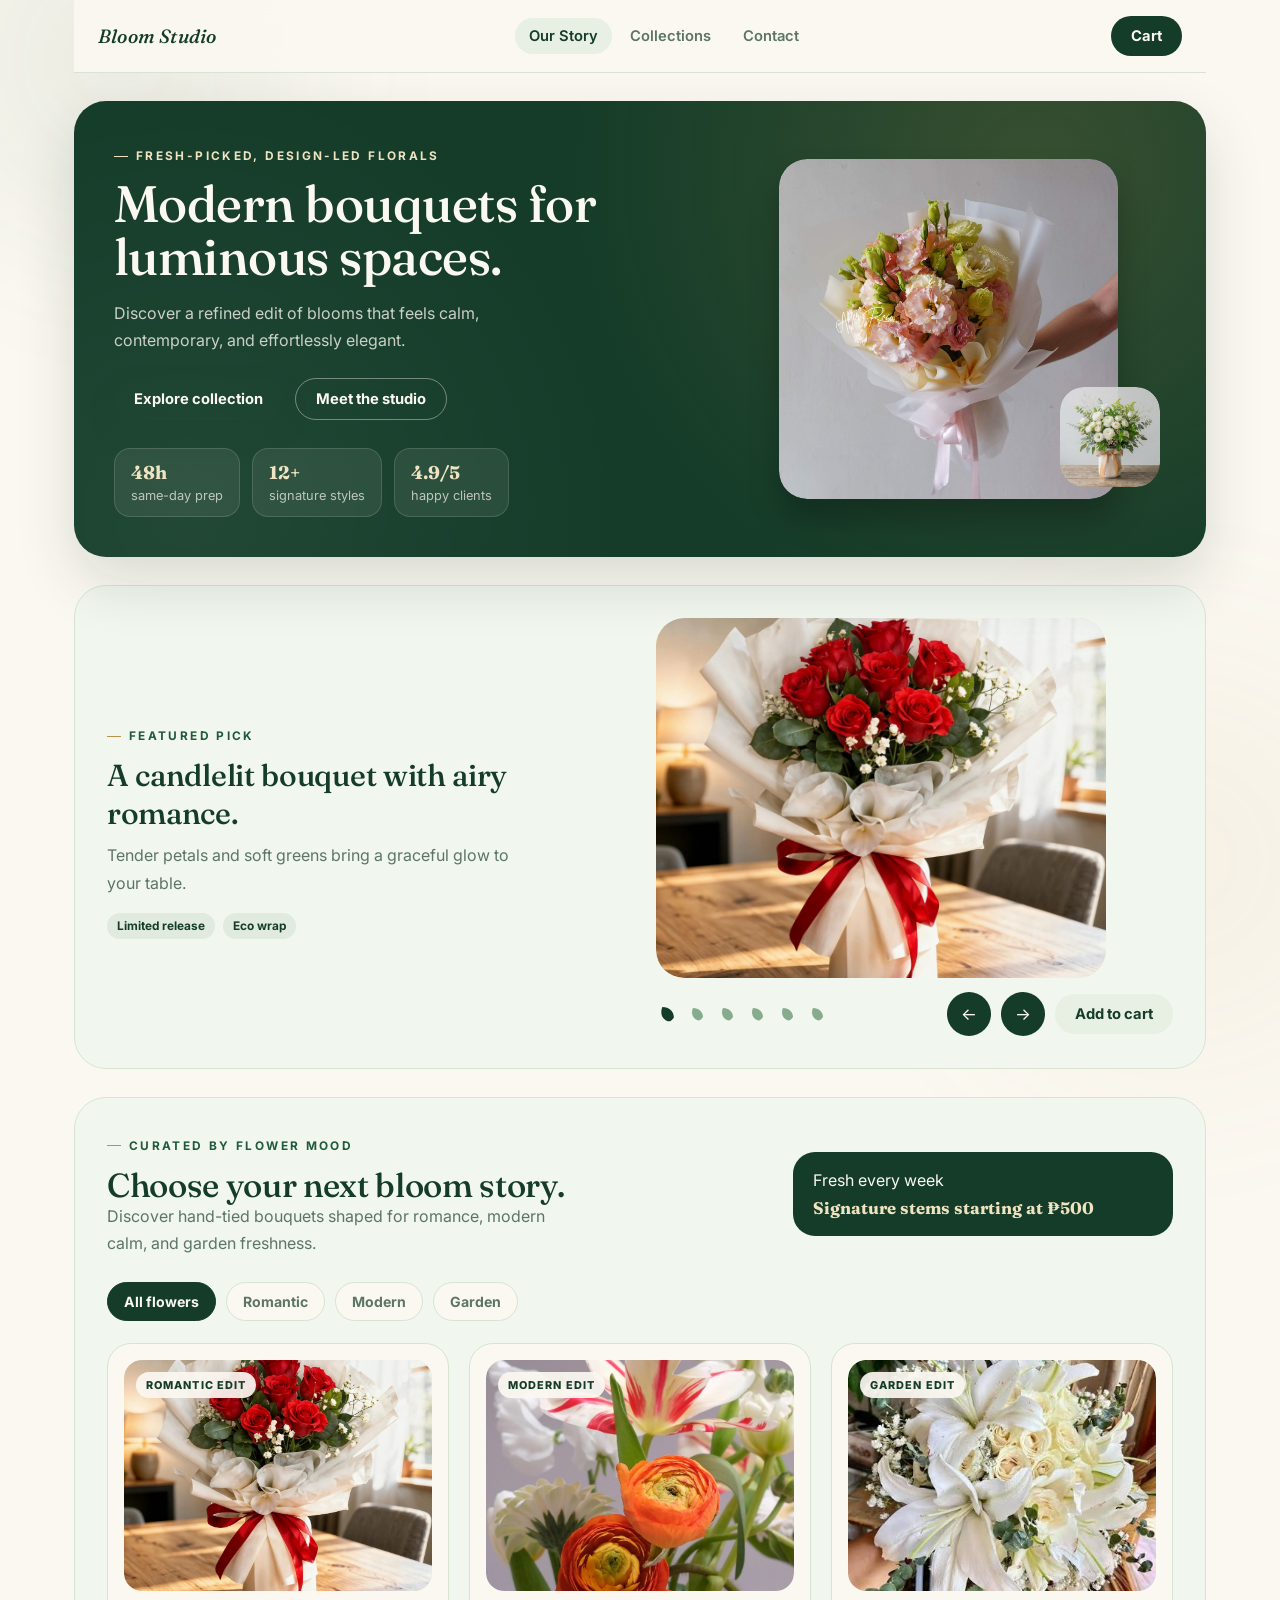
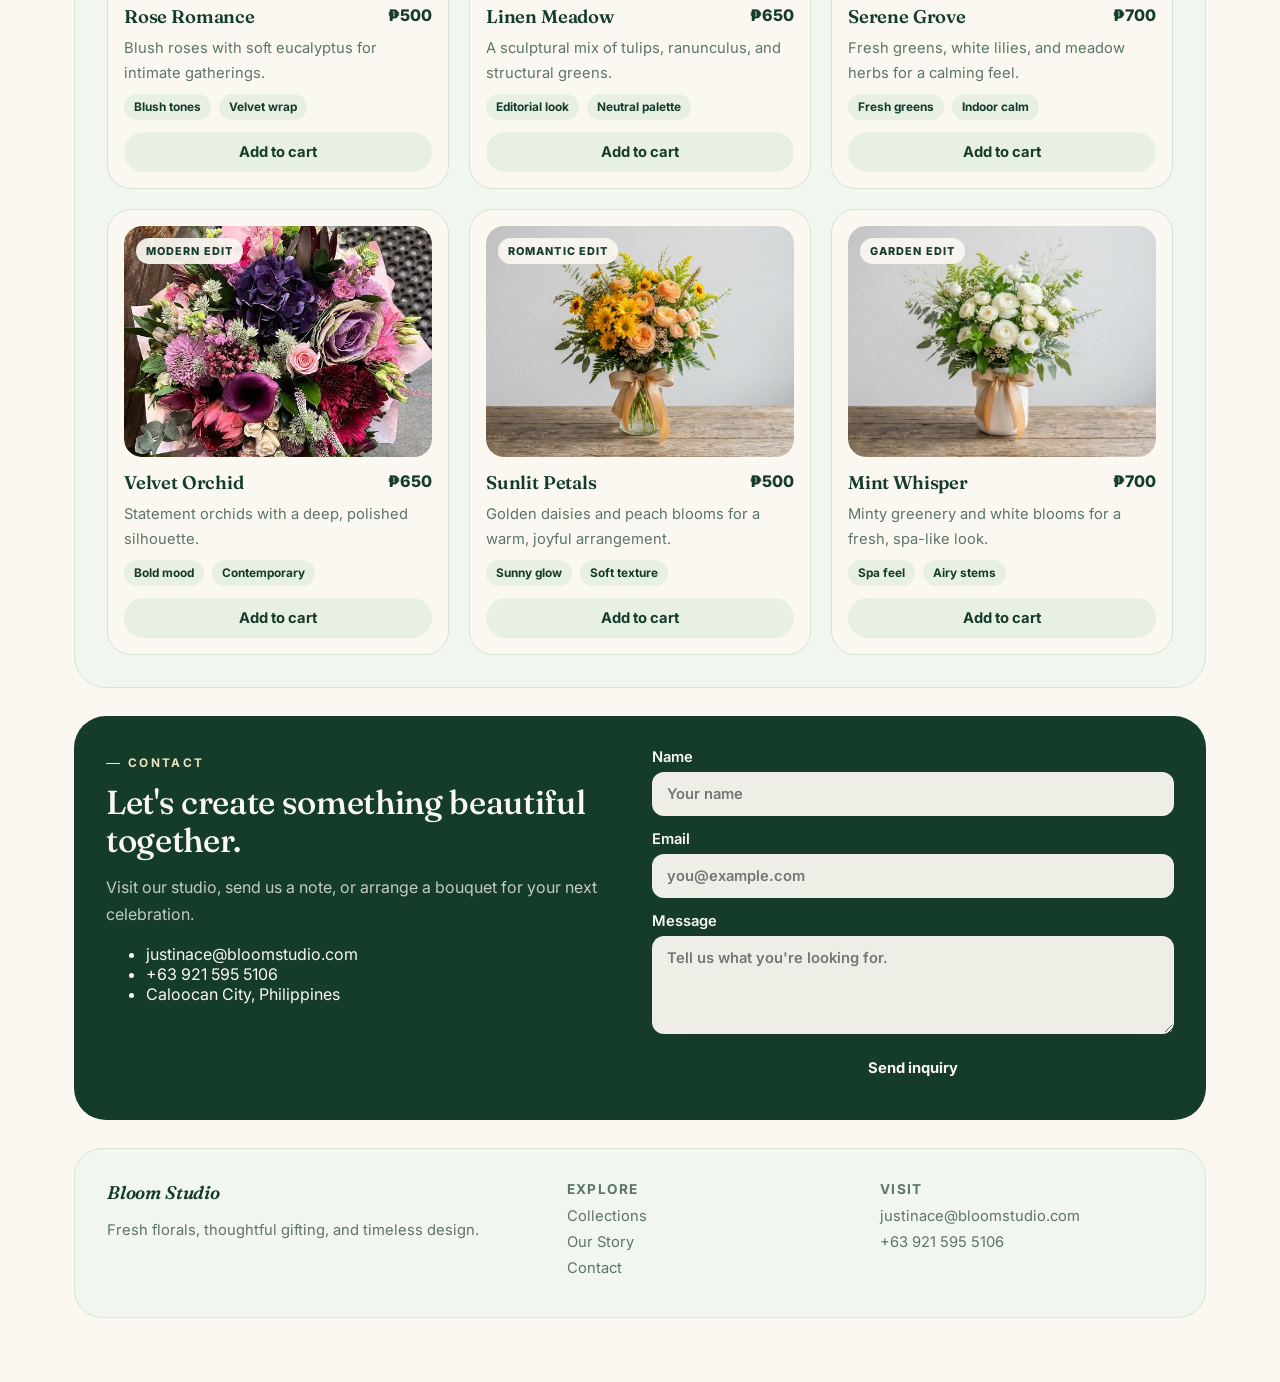
==== commit 707a6454: "reupload project" ====
--- a/index.html
+++ b/index.html
@@ -10,6 +10,7 @@
     <link rel="stylesheet" href="assets/css/components.css" />
     <link rel="stylesheet" href="assets/css/cart.css" />
     <link rel="stylesheet" href="assets/css/responsive.css" />
+  <link rel="icon" type="image/png" href="assets/images/bloom_favicons/favicon-16x16.png">
   </head>
   <body data-page="shop">
     <div class="page-bg"></div>
